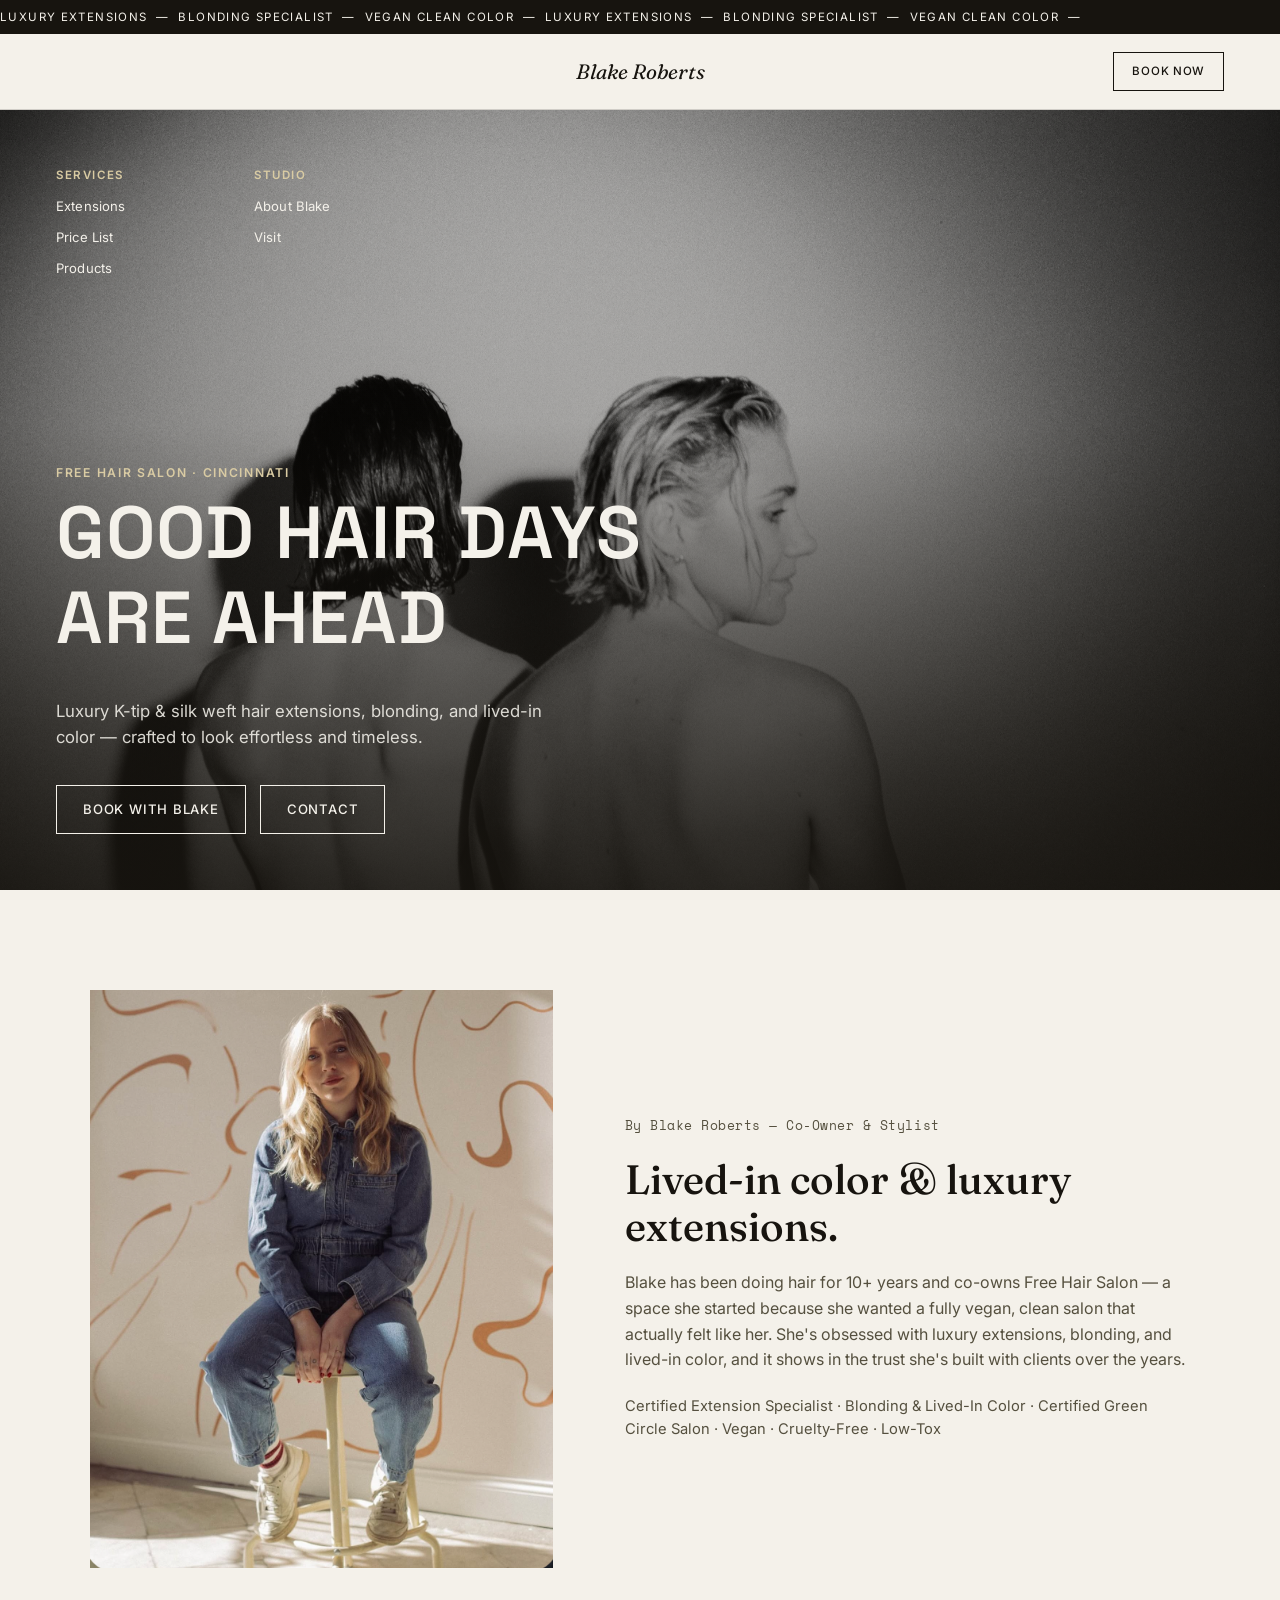
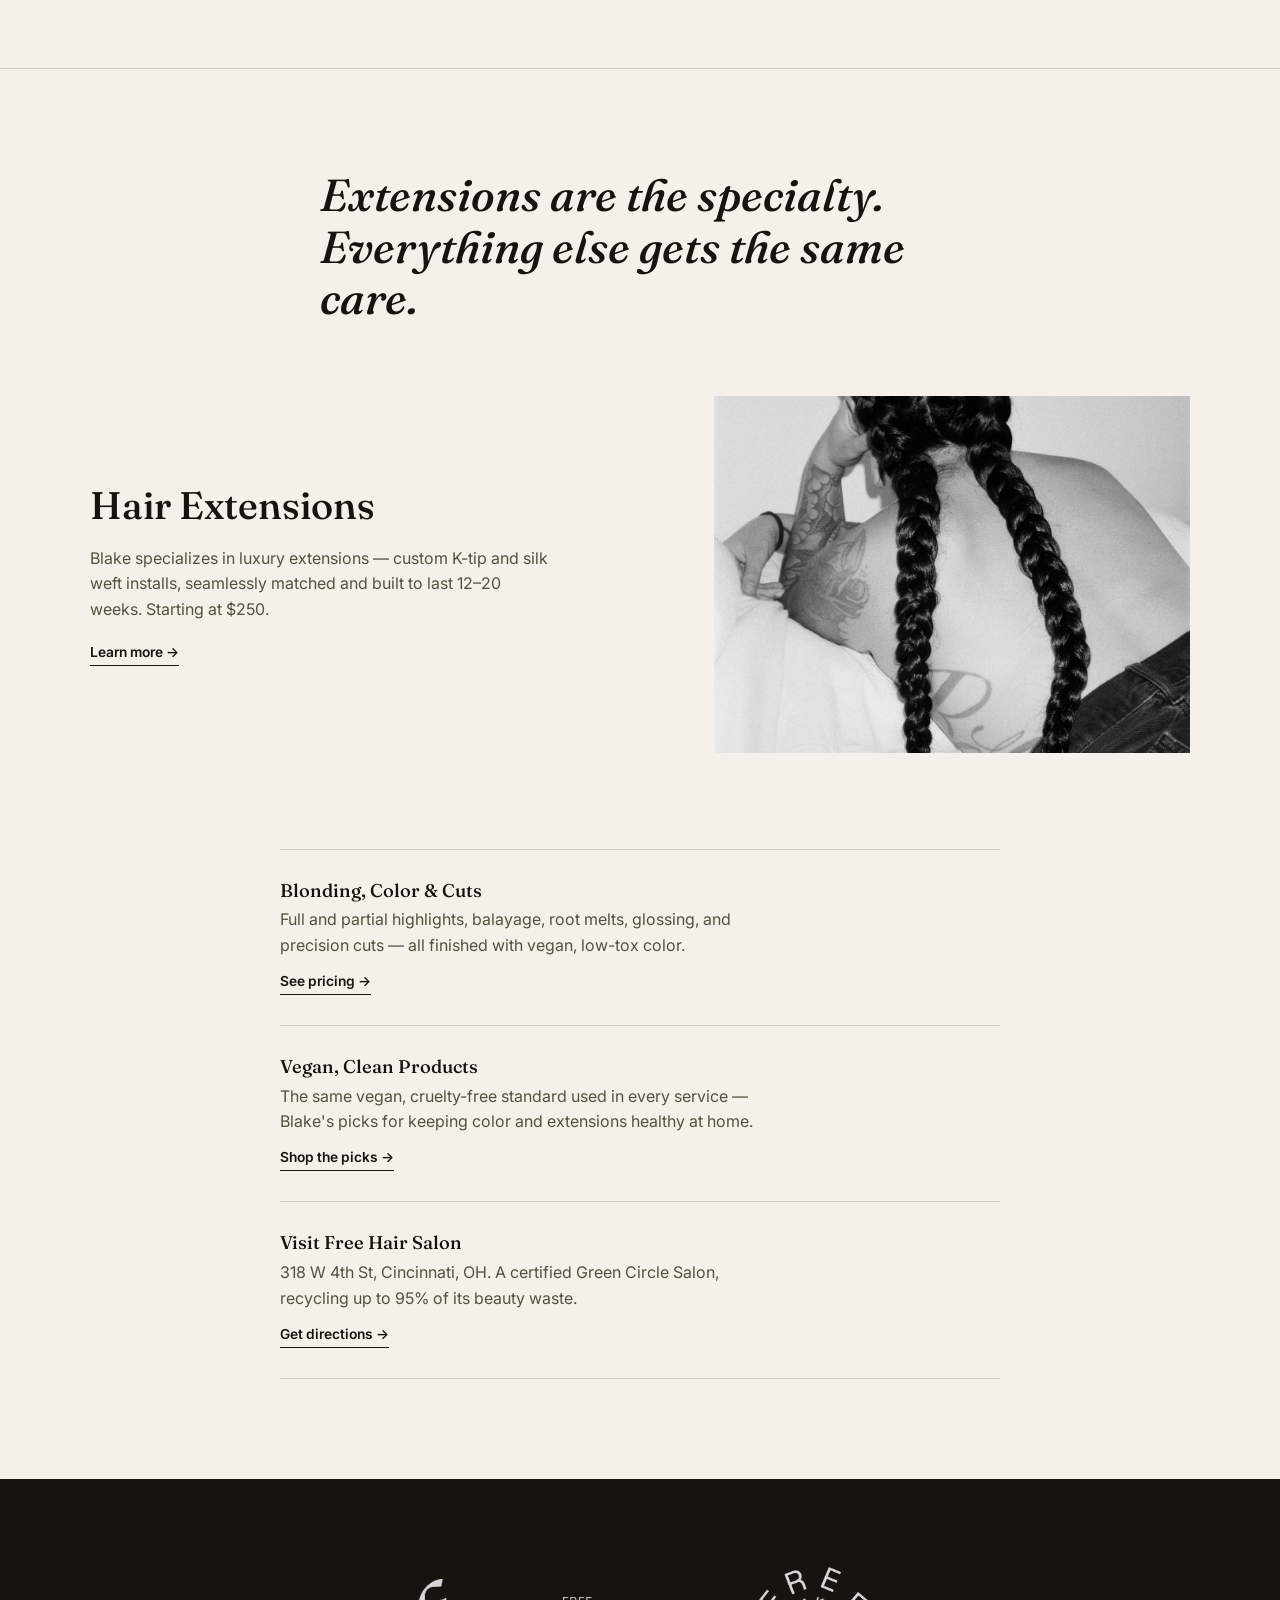
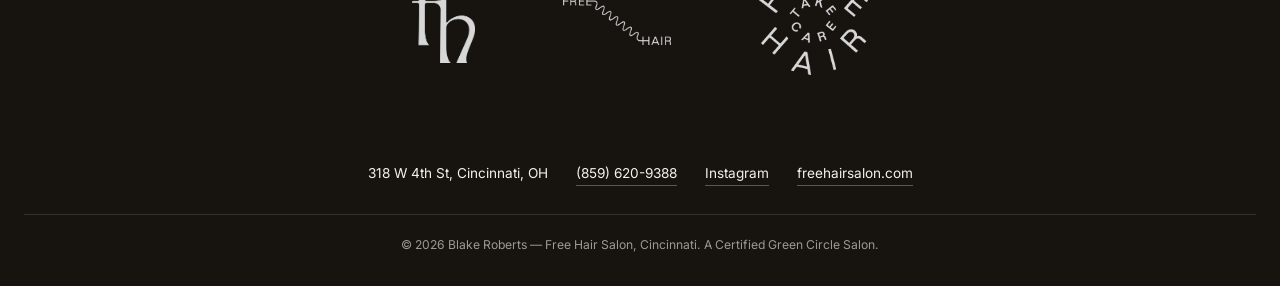
==== index.html @ 09f6d0ba "Simplify About heading to "Lived-in color & luxury extensions."" ====
<!doctype html>
<html lang="en">
<head>
<meta charset="UTF-8">
<meta name="viewport" content="width=device-width, initial-scale=1">
<title>Blake Roberts | Hair Extensions &amp; Blonding — Free Hair Salon, Cincinnati</title>
<meta name="description" content="Blake Roberts, co-owner &amp; stylist at Free Hair Salon in Cincinnati, OH. Luxury K-tip &amp; silk weft hair extensions, blonding, and lived-in color — vegan, low-tox, Green Circle certified.">
<meta name="keywords" content="hair extensions Cincinnati, best hair extensions Cincinnati, K-tip extensions Cincinnati, silk weft extensions Cincinnati, hair extension specialist Cincinnati, Blake Roberts hair, blonding Cincinnati, balayage Cincinnati, vegan hair salon Cincinnati, Green Circle Salon, Free Hair Salon">
<meta name="robots" content="index, follow">
<link rel="canonical" href="https://hairbyblake.com/">

<!-- Open Graph -->
<meta property="og:type" content="profile">
<meta property="og:title" content="Blake Roberts | Hair Extensions & Blonding, Free Hair Salon">
<meta property="og:description" content="Luxury K-tip & silk weft extensions, blonding, and lived-in color from Blake Roberts, co-owner & stylist at Free Hair Salon, Cincinnati.">
<meta property="og:url" content="https://hairbyblake.com/">
<meta property="og:site_name" content="Free Hair Salon">
<meta property="og:image" content="https://hairbyblake.com/images/web-hero-campaign.jpg">

<!-- Twitter -->
<meta name="twitter:card" content="summary_large_image">
<meta name="twitter:title" content="Blake Roberts | Hair Extensions & Blonding, Free Hair Salon">
<meta name="twitter:description" content="Luxury K-tip & silk weft extensions, blonding, and lived-in color from Blake Roberts, co-owner & stylist at Free Hair Salon, Cincinnati.">
<meta name="twitter:image" content="https://hairbyblake.com/images/web-hero-campaign.jpg">

<link rel="icon" href="data:,">
<link rel="preconnect" href="https://fonts.googleapis.com">
<link rel="preconnect" href="https://fonts.gstatic.com" crossorigin>
<link href="https://fonts.googleapis.com/css2?family=Fraunces:ital,opsz,wght@0,9..144,400;0,9..144,500;1,9..144,400&family=Space+Grotesk:wght@500;600;700&family=Space+Mono:wght@400;700&family=Inter:wght@400;500;600&display=swap" rel="stylesheet">
<link rel="stylesheet" href="css/style.css">

<script type="application/ld+json">
{
  "@context": "https://schema.org",
  "@graph": [
    {
      "@type": "HairSalon",
      "name": "Free Hair Salon",
      "url": "https://www.freehairsalon.com",
      "image": "https://hairbyblake.com/images/web-hero-campaign.jpg",
      "telephone": "+1-859-620-9388",
      "priceRange": "$$-$$$",
      "address": {
        "@type": "PostalAddress",
        "streetAddress": "318 W 4th St",
        "addressLocality": "Cincinnati",
        "addressRegion": "OH",
        "addressCountry": "US"
      },
      "areaServed": "Cincinnati, OH",
      "sameAs": ["https://www.instagram.com/freehair.salon/", "https://www.instagram.com/blake.freehair/"]
    },
    {
      "@type": "Person",
      "name": "Blake Roberts",
      "jobTitle": "Co-Owner & Stylist",
      "image": "https://hairbyblake.com/images/BlakePic.png",
      "worksFor": { "@type": "HairSalon", "name": "Free Hair Salon" },
      "url": "https://hairbyblake.com/",
      "telephone": "+1-859-620-9388",
      "knowsAbout": ["Hair Extensions", "K-tip Extensions", "Silk Weft Extensions", "Blonding", "Balayage", "Vegan Hair Color"]
    }
  ]
}
</script>
</head>
<body>

<div class="marquee" aria-hidden="true">
  <div class="marquee__track">
    <span>LUXURY EXTENSIONS&nbsp;&nbsp;—&nbsp;&nbsp;BLONDING SPECIALIST&nbsp;&nbsp;—&nbsp;&nbsp;VEGAN CLEAN COLOR&nbsp;&nbsp;—&nbsp;&nbsp;</span>
    <span>LUXURY EXTENSIONS&nbsp;&nbsp;—&nbsp;&nbsp;BLONDING SPECIALIST&nbsp;&nbsp;—&nbsp;&nbsp;VEGAN CLEAN COLOR&nbsp;&nbsp;—&nbsp;&nbsp;</span>
  </div>
</div>

<header class="site-header site-header--home" id="top">
  <button class="nav-toggle" id="navToggle" aria-label="Toggle menu" aria-expanded="false">
    <span></span><span></span><span></span>
  </button>
  <a class="brand" href="#top">Blake Roberts</a>
  <a class="btn btn--sm header-book" href="https://www.vagaro.com//Users/BusinessWidget.aspx?enc=MMLjhIwJMcwFQhXLL7ifVC8owJsGKsMIIZyvsttw9n3M1moErcOxSB3Kwa63KsUjXQczH1Dl%2FlUrU6LcPP6ObynNZ6iXpxAR3c9%20K5Z77cFWYY%20J07%20kCMXUM3PeVkY%2F9DPEGCHGNO7Uwi5ei2ifVt9fECx3rDIpLf7CO7ystHD9U3KcdLG1a012s2KoPNvLRq%20j5%20ihwk9ptGlTrLCG5MRL%2FX2SwKNqSoQ7so6wJQOmX0TrxCOxL69xQxx2dqewb6qH6Fxzqed6Q2ZxywlH%20ZtxOPJbl4RyPreT%2FN9psLZCtCKZIz1wbNM%2Flxpgwl6VTNLTRgeMM1D%2FP%20EYa4aGbbP4zolZP%205ODFOU6527eJi1rrvjhYroXGHmHxLm21YDYShrV6JX%2FDpHy2DysTwNjg%3D%3D" target="_blank" rel="noopener">Book Now</a>
  <nav class="nav" id="siteNav">
    <div class="nav__group">
      <p class="nav__label">Services</p>
      <a href="/extensions">Extensions</a>
      <a href="/pricing">Price List</a>
      <a href="/products">Products</a>
    </div>
    <div class="nav__group">
      <p class="nav__label">Studio</p>
      <a href="#about">About Blake</a>
      <a href="#contact">Visit</a>
    </div>
    <div class="nav__group">
      <p class="nav__label">Connect</p>
      <a href="https://www.vagaro.com//Users/BusinessWidget.aspx?enc=MMLjhIwJMcwFQhXLL7ifVC8owJsGKsMIIZyvsttw9n3M1moErcOxSB3Kwa63KsUjXQczH1Dl%2FlUrU6LcPP6ObynNZ6iXpxAR3c9%20K5Z77cFWYY%20J07%20kCMXUM3PeVkY%2F9DPEGCHGNO7Uwi5ei2ifVt9fECx3rDIpLf7CO7ystHD9U3KcdLG1a012s2KoPNvLRq%20j5%20ihwk9ptGlTrLCG5MRL%2FX2SwKNqSoQ7so6wJQOmX0TrxCOxL69xQxx2dqewb6qH6Fxzqed6Q2ZxywlH%20ZtxOPJbl4RyPreT%2FN9psLZCtCKZIz1wbNM%2Flxpgwl6VTNLTRgeMM1D%2FP%20EYa4aGbbP4zolZP%205ODFOU6527eJi1rrvjhYroXGHmHxLm21YDYShrV6JX%2FDpHy2DysTwNjg%3D%3D" target="_blank" rel="noopener">Book Now</a>
      <a href="tel:+18596209388">Call / Text</a>
      <a href="https://www.instagram.com/blake.freehair/" target="_blank" rel="noopener">Instagram</a>
    </div>
  </nav>
</header>

<main>

  <section class="hero hero--photo" style="background-image: linear-gradient(180deg, rgba(23,20,15,0.1), rgba(23,20,15,0.55)), url('images/web-hero-campaign.jpg');">
    <div class="hero__nav">
      <div class="nav__group">
        <p class="nav__label">Services</p>
        <a href="/extensions">Extensions</a>
        <a href="/pricing">Price List</a>
        <a href="/products">Products</a>
      </div>
      <div class="nav__group">
        <p class="nav__label">Studio</p>
        <a href="#about">About Blake</a>
        <a href="#contact">Visit</a>
      </div>
    </div>
    <div class="hero__inner">
      <p class="eyebrow">Free Hair Salon · Cincinnati</p>
      <h1>Good Hair Days<br>Are Ahead</h1>
      <p class="hero__sub">Luxury K-tip &amp; silk weft hair extensions, blonding, and lived-in color — crafted to look effortless and timeless.</p>
      <div class="btn-row">
        <a class="btn" href="https://www.vagaro.com//Users/BusinessWidget.aspx?enc=MMLjhIwJMcwFQhXLL7ifVC8owJsGKsMIIZyvsttw9n3M1moErcOxSB3Kwa63KsUjXQczH1Dl%2FlUrU6LcPP6ObynNZ6iXpxAR3c9%20K5Z77cFWYY%20J07%20kCMXUM3PeVkY%2F9DPEGCHGNO7Uwi5ei2ifVt9fECx3rDIpLf7CO7ystHD9U3KcdLG1a012s2KoPNvLRq%20j5%20ihwk9ptGlTrLCG5MRL%2FX2SwKNqSoQ7so6wJQOmX0TrxCOxL69xQxx2dqewb6qH6Fxzqed6Q2ZxywlH%20ZtxOPJbl4RyPreT%2FN9psLZCtCKZIz1wbNM%2Flxpgwl6VTNLTRgeMM1D%2FP%20EYa4aGbbP4zolZP%205ODFOU6527eJi1rrvjhYroXGHmHxLm21YDYShrV6JX%2FDpHy2DysTwNjg%3D%3D" target="_blank" rel="noopener">Book with Blake</a>
        <a class="btn" href="tel:+18596209388">Contact</a>
      </div>
    </div>
  </section>

  <section class="section" id="about">
    <div class="section__inner about">
      <img src="images/BlakePic.png" alt="Blake Roberts, co-owner and stylist at Free Hair Salon in Cincinnati" class="photo-frame">
      <div class="about__copy">
        <p class="byline">By Blake Roberts — Co-Owner &amp; Stylist</p>
        <h2>Lived-in color &amp; luxury extensions.</h2>
        <p class="about__bio">
          Blake has been doing hair for 10+ years and co-owns Free Hair Salon — a space she started
          because she wanted a fully vegan, clean salon that actually felt like her. She's obsessed
          with luxury extensions, blonding, and lived-in color, and it shows in the trust she's built
          with clients over the years.
        </p>
        <ul class="tag-list">
          <li>Certified Extension Specialist</li>
          <li>Blonding &amp; Lived-In Color</li>
          <li>Certified Green Circle Salon</li>
          <li>Vegan · Cruelty-Free · Low-Tox</li>
        </ul>
      </div>
    </div>
  </section>

  <hr class="section-divider">

  <section class="section">
    <div class="section__inner offer-intro">
      <h2>Extensions are the specialty. Everything else gets the same care.</h2>
    </div>

    <div class="section__inner offer-feature">
      <div class="offer-feature__copy">
        <h3>Hair Extensions</h3>
        <p>Blake specializes in luxury extensions — custom K-tip and silk weft installs, seamlessly matched and built to last 12–20 weeks. Starting at $250.</p>
        <a class="link-arrow" href="/extensions">Learn more →</a>
      </div>
      <img src="images/web-extensions-foil.jpg" alt="Foiling during an extension service at Free Hair Salon" class="offer-feature__photo">
    </div>

    <div class="section__inner offer-list">
      <div class="offer-row">
        <h3>Blonding, Color &amp; Cuts</h3>
        <p>Full and partial highlights, balayage, root melts, glossing, and precision cuts — all finished with vegan, low-tox color.</p>
        <a class="link-arrow" href="/pricing">See pricing →</a>
      </div>
      <div class="offer-row">
        <h3>Vegan, Clean Products</h3>
        <p>The same vegan, cruelty-free standard used in every service — Blake's picks for keeping color and extensions healthy at home.</p>
        <a class="link-arrow" href="/products">Shop the picks →</a>
      </div>
      <div class="offer-row">
        <h3>Visit Free Hair Salon</h3>
        <p>318 W 4th St, Cincinnati, OH. A certified Green Circle Salon, recycling up to 95% of its beauty waste.</p>
        <a class="link-arrow" href="https://maps.apple.com/?address=318+W+4th+St,+Cincinnati,+OH" target="_blank" rel="noopener">Get directions →</a>
      </div>
    </div>
  </section>

</main>

<footer class="site-footer" id="contact">
  <div class="footer-marks section__inner">
    <img src="images/monogram.webp" alt="Free Hair Salon monogram" class="mark mark--monogram">
    <img src="images/squiggle.webp" alt="Free Hair wordmark" class="mark mark--squiggle">
    <img src="images/badge.webp" alt="Free Hair — Take Care badge" class="mark mark--badge">
  </div>

  <div class="footer-links">
    <span>318 W 4th St, Cincinnati, OH</span>
    <a href="tel:+18596209388">(859) 620-9388</a>
    <a href="https://www.instagram.com/blake.freehair/" target="_blank" rel="noopener">Instagram</a>
    <a href="https://www.freehairsalon.com" target="_blank" rel="noopener">freehairsalon.com</a>
  </div>

  <p class="footer-copyright">&copy; <span id="year"></span> Blake Roberts — Free Hair Salon, Cincinnati. A Certified Green Circle Salon.</p>
</footer>

<script src="js/main.js"></script>
</body>
</html>
---- css/style.css ----
:root {
  --bg: #f4f1ea;
  --ink: #17140f;
  --ink-soft: #55503f;
  --line: rgba(23, 20, 15, 0.16);
  --accent: #7d6a3f;
  --stamp: #9fb4c9;
  --serif: "Fraunces", Georgia, serif;
  --sans: "Inter", -apple-system, BlinkMacSystemFont, sans-serif;
  --display: "Space Grotesk", "Inter", -apple-system, BlinkMacSystemFont, sans-serif;
  --mono: "Space Mono", "SF Mono", monospace;
  --maxw: 1100px;
}

* { box-sizing: border-box; }
html { scroll-behavior: smooth; }
body {
  margin: 0;
  background: var(--bg);
  color: var(--ink);
  font-family: var(--sans);
  line-height: 1.6;
  -webkit-font-smoothing: antialiased;
}

h1, h2, h3 {
  font-family: var(--serif);
  font-weight: 500;
  line-height: 1.15;
  margin: 0 0 0.5em;
}

p { margin: 0 0 1em; color: var(--ink-soft); }

a { color: inherit; }

.eyebrow {
  font-size: 0.76rem;
  letter-spacing: 0.14em;
  text-transform: uppercase;
  color: var(--accent);
  margin: 0 0 0.75em;
  font-weight: 600;
}

/* Marquee */
.marquee {
  background: var(--ink);
  color: var(--bg);
  overflow: hidden;
  white-space: nowrap;
  font-size: 0.72rem;
  letter-spacing: 0.12em;
  padding: 8px 0;
}
.marquee__track {
  display: inline-flex;
  animation: scroll-left 22s linear infinite;
}
@keyframes scroll-left {
  from { transform: translateX(0); }
  to { transform: translateX(-50%); }
}

/* Header — hamburger-left, centered wordmark, persistent Book pill */
.site-header {
  position: sticky;
  top: 0;
  z-index: 50;
  display: flex;
  align-items: center;
  justify-content: space-between;
  gap: 24px;
  padding: 18px clamp(20px, 5vw, 56px);
  background: var(--bg);
  border-bottom: 1px solid var(--line);
}
.brand {
  position: absolute;
  left: 50%;
  top: 50%;
  transform: translate(-50%, -50%);
  font-family: var(--serif);
  font-style: italic;
  font-size: 1.3rem;
  text-decoration: none;
  color: var(--ink);
}
.nav-toggle {
  display: flex;
  flex-direction: column;
  gap: 5px;
  background: none;
  border: none;
  cursor: pointer;
  padding: 6px;
}
@media (min-width: 860px) {
  .site-header--home .nav-toggle { visibility: hidden; pointer-events: none; }
}
.nav-toggle span {
  width: 22px;
  height: 2px;
  background: var(--ink);
}

/* Nav — grouped dropdown panel, opened by the hamburger on every page */
.nav {
  display: none;
  position: absolute;
  top: 100%;
  left: 0;
  right: 0;
  z-index: 49;
  gap: clamp(32px, 6vw, 72px);
  flex-wrap: wrap;
  background: var(--bg);
  padding: clamp(24px, 4vw, 36px) clamp(20px, 5vw, 56px) clamp(32px, 5vw, 44px);
  border-bottom: 1px solid var(--line);
}
.nav.is-open { display: flex; }
.nav__group {
  display: flex;
  flex-direction: column;
  gap: 10px;
  min-width: 150px;
}
.nav__label {
  font-size: 0.72rem;
  letter-spacing: 0.14em;
  text-transform: uppercase;
  color: var(--accent);
  font-weight: 600;
  margin: 0 0 2px;
}
.nav a {
  text-decoration: none;
  font-size: 0.92rem;
  letter-spacing: 0.01em;
  color: var(--ink);
}
.nav a:hover { color: var(--accent); }
@media (max-width: 640px) {
  .nav { flex-direction: column; gap: 26px; }
}

/* Hero nav overlay — mirrors the reference's permanent sidebar-on-photo list */
.hero__nav {
  display: none;
  position: absolute;
  top: clamp(28px, 6vw, 56px);
  left: clamp(20px, 5vw, 56px);
  z-index: 2;
  gap: clamp(28px, 4vw, 48px);
}
.hero__nav .nav__label { color: #d9cba3; }
.hero__nav a {
  text-decoration: none;
  font-size: 0.82rem;
  letter-spacing: 0.01em;
  color: var(--bg);
}
.hero__nav a:hover { color: #d9cba3; }
@media (min-width: 860px) {
  .hero__nav { display: flex; }
}

/* Buttons — square, outline, no fill */
.btn-row {
  display: flex;
  gap: 14px;
  flex-wrap: wrap;
}
.btn {
  display: inline-block;
  text-decoration: none;
  padding: 13px 26px;
  border: 1px solid var(--ink);
  font-size: 0.82rem;
  letter-spacing: 0.06em;
  text-transform: uppercase;
  font-weight: 500;
  color: var(--ink);
  background: transparent;
  transition: background 0.2s ease, color 0.2s ease;
}
.btn:hover { background: var(--ink); color: var(--bg); }
.btn--inverse { border-color: var(--bg); color: var(--bg); }
.btn--inverse:hover { background: var(--bg); color: var(--ink); }
.btn--sm { padding: 9px 18px; font-size: 0.72rem; }

/* Hero */
.hero {
  padding: clamp(60px, 12vw, 140px) clamp(20px, 5vw, 56px);
}
.hero__inner { max-width: 760px; }
.hero h1 {
  font-family: var(--display);
  font-size: clamp(2.4rem, 7vw, 4.6rem);
  font-weight: 600;
  text-transform: uppercase;
  letter-spacing: 0.01em;
}
.hero__sub {
  font-size: 1.05rem;
  max-width: 520px;
  margin: 0 0 2em;
}

/* Photo hero */
.hero--photo {
  position: relative;
  min-height: min(88vh, 780px);
  display: flex;
  align-items: flex-end;
  padding: clamp(28px, 6vw, 56px);
  background-size: cover;
  background-position: center 30%;
  color: var(--bg);
}
.hero--photo::before {
  content: "";
  position: absolute;
  inset: 0;
  background: linear-gradient(180deg, rgba(23,20,15,0.15) 0%, rgba(23,20,15,0.05) 40%, rgba(23,20,15,0.75) 100%);
}
.hero--photo .hero__inner { position: relative; max-width: 640px; margin: 0; }
.hero--photo .eyebrow { color: #d9cba3; }
.hero--photo .hero__sub { color: rgba(244,241,234,0.88); }
.hero--photo .btn { border-color: var(--bg); color: var(--bg); }
.hero--photo .btn:hover { background: var(--bg); color: var(--ink); }

/* Byline */
.byline {
  font-family: var(--mono);
  font-size: 0.8rem;
  letter-spacing: 0.04em;
  color: var(--ink-soft);
  margin-bottom: 1.5em;
}

/* Sections */
.section { padding: clamp(56px, 9vw, 100px) clamp(20px, 5vw, 56px); }
.section__inner { max-width: var(--maxw); margin: 0 auto; }
.section__inner h2 { font-size: clamp(1.8rem, 3.2vw, 2.6rem); }
.section__intro { max-width: 620px; }
.section-divider { border: none; border-top: 1px solid var(--line); margin: 0; }

/* About */
.about {
  display: grid;
  grid-template-columns: 0.9fr 1.1fr;
  gap: clamp(30px, 6vw, 72px);
  align-items: center;
}
.tag-list {
  list-style: none;
  padding: 0;
  margin: 1.5em 0 0;
  color: var(--ink-soft);
  font-size: 0.92rem;
}
.tag-list li { display: inline; }
.tag-list li:not(:last-child)::after { content: " · "; }

/* Offer sections — plain, no numbering */
.offer-intro { max-width: 640px; margin-bottom: clamp(40px, 7vw, 72px); }
.offer-intro h2 {
  font-family: var(--serif);
  font-style: italic;
  font-weight: 500;
  font-size: clamp(1.9rem, 4vw, 2.8rem);
}

.offer-feature {
  display: grid;
  grid-template-columns: 1fr 0.85fr;
  gap: clamp(28px, 5vw, 64px);
  align-items: center;
  margin-bottom: clamp(56px, 9vw, 96px);
}
.offer-feature__copy h3 {
  font-family: var(--serif);
  font-size: clamp(1.7rem, 3.2vw, 2.4rem);
}
.offer-feature__copy p { max-width: 460px; }
.offer-feature__photo {
  width: 100%;
  aspect-ratio: 4/3;
  object-fit: cover;
}

.offer-list { border-top: 1px solid var(--line); max-width: 720px; }
.offer-row {
  padding: clamp(24px, 4vw, 30px) 0;
  border-bottom: 1px solid var(--line);
}
.offer-row h3 { font-family: var(--serif); font-size: 1.15rem; margin-bottom: 0.35em; }
.offer-row p { max-width: 480px; margin-bottom: 0.6em; }

/* Photo blocks */
.photo-frame {
  width: 100%;
  aspect-ratio: 4/5;
  object-fit: cover;
  display: block;
}
.photo-frame--wide { aspect-ratio: 3/2; }

/* Photo diptych — umber frame with a rotated blue "Blake Roberts" stamp */
.diptych {
  --umber: #4a3f2f;
  background: var(--umber);
  padding: clamp(28px, 5vw, 48px);
  position: relative;
}
.diptych__frame {
  position: relative;
  display: grid;
  grid-template-columns: 1fr 1fr;
  gap: 3px;
  overflow: hidden;
}
.diptych__frame img {
  width: 100%;
  height: 100%;
  aspect-ratio: 4/5;
  object-fit: cover;
  display: block;
}
.diptych__frame img:first-child { filter: grayscale(1) contrast(1.05); }
.diptych__mark {
  position: absolute;
  inset: 0;
  display: flex;
  align-items: center;
  justify-content: center;
  pointer-events: none;
}
.diptych__mark span {
  position: absolute;
  top: 50%;
  font-family: var(--display);
  font-weight: 700;
  text-transform: uppercase;
  color: var(--stamp);
  white-space: nowrap;
  letter-spacing: 0.02em;
  line-height: 1;
  font-size: clamp(1.6rem, 5vw, 3.2rem);
}
.diptych__mark span:nth-child(1) { left: 13%; top: 44%; transform: translate(-50%, -50%) rotate(-90deg); }
.diptych__mark span:nth-child(2) { left: 50%; top: 60%; transform: translate(-50%, -50%) rotate(-90deg); }
.diptych__mark span:nth-child(3) { left: 85%; top: 38%; transform: translate(-50%, -50%) rotate(90deg); }
.diptych__label {
  position: absolute;
  writing-mode: vertical-rl;
  font-family: var(--mono);
  font-size: 0.68rem;
  letter-spacing: 0.12em;
  text-transform: uppercase;
  color: rgba(244, 241, 234, 0.75);
}
.diptych__label--tl { top: clamp(28px, 5vw, 48px); left: 14px; transform: rotate(180deg); }
.diptych__label--tr { top: clamp(28px, 5vw, 48px); right: 14px; }
.diptych__label--bl { bottom: clamp(28px, 5vw, 48px); left: 14px; transform: rotate(180deg); }
.diptych__label--br { bottom: clamp(28px, 5vw, 48px); right: 14px; }
@media (max-width: 640px) {
  .diptych__frame { grid-template-columns: 1fr; }
  .diptych__frame img { aspect-ratio: 4/3; }
  .diptych__mark span:nth-child(1),
  .diptych__mark span:nth-child(2),
  .diptych__mark span:nth-child(3) { transform: none; position: static; display: block; text-align: center; font-size: clamp(1.4rem, 8vw, 2.2rem); }
  .diptych__mark { position: absolute; top: 50%; left: 0; right: 0; transform: translateY(-50%); flex-direction: column; }
}

/* Plain list (replaces boxed cards) */
.plain-list { border-top: 1px solid var(--line); }
.plain-list__row {
  display: grid;
  grid-template-columns: 1fr 1fr;
  gap: clamp(16px, 4vw, 40px);
  padding: clamp(24px, 4vw, 32px) 0;
  border-bottom: 1px solid var(--line);
}
.plain-list__row h3 { font-family: var(--serif); font-size: 1.2rem; }
.plain-list__row p { margin-bottom: 0.4em; }
.plain-list__meta { font-size: 0.8rem; color: var(--accent); }
@media (max-width: 640px) {
  .plain-list__row { grid-template-columns: 1fr; }
}

.link-arrow {
  display: inline-block;
  text-decoration: none;
  font-size: 0.86rem;
  font-weight: 600;
  border-bottom: 1px solid var(--ink);
  padding-bottom: 2px;
}

/* Storefront product grid */
.shop-grid {
  display: grid;
  grid-template-columns: repeat(3, 1fr);
  gap: clamp(28px, 4vw, 48px);
}
.shop-card { display: flex; flex-direction: column; }
.shop-card__photo {
  width: 100%;
  aspect-ratio: 4/5;
  object-fit: cover;
  display: block;
}
.shop-card__placeholder {
  width: 100%;
  aspect-ratio: 4/5;
  display: flex;
  align-items: center;
  justify-content: center;
  background: rgba(23, 20, 15, 0.05);
  border: 1px dashed var(--line);
  font-family: var(--mono);
  font-size: 0.7rem;
  letter-spacing: 0.08em;
  text-transform: uppercase;
  color: var(--ink-soft);
  text-align: center;
  padding: 16px;
}
.shop-card__body { padding-top: 18px; }
.shop-card h3 { font-family: var(--serif); font-size: 1.15rem; margin-bottom: 0.35em; }
.shop-card p { font-size: 0.92rem; margin-bottom: 0.6em; }
@media (max-width: 820px) {
  .shop-grid { grid-template-columns: 1fr 1fr; }
}
@media (max-width: 560px) {
  .shop-grid { grid-template-columns: 1fr; }
}

/* Price table */
.price-table {
  margin-top: 1.5em;
  border-top: 1px solid var(--line);
}
.price-row {
  display: flex;
  justify-content: space-between;
  gap: 20px;
  padding: 13px 4px;
  border-bottom: 1px solid var(--line);
  font-size: 0.95rem;
}
.price-row span:first-child { color: var(--ink); }
.price-row span:last-child { color: var(--accent); font-weight: 600; white-space: nowrap; }
.fine-print { font-size: 0.78rem; margin-top: 1.2em; max-width: 620px; }

/* Contact */
.contact a { text-decoration: none; border-bottom: 1px solid var(--line); }

/* FAQ list */
.faq-list {
  margin-top: 2.5em;
  border-top: 1px solid var(--line);
  max-width: 760px;
}
.faq-item {
  padding: 26px 0;
  border-bottom: 1px solid var(--line);
}
.faq-item h3 {
  font-family: var(--sans);
  font-size: 1rem;
  font-weight: 600;
  margin-bottom: 0.5em;
}
.faq-item p { margin: 0; }

/* Footer */
.site-footer {
  background: var(--ink);
  color: var(--bg);
  overflow: hidden;
}
.footer-marks {
  display: flex;
  align-items: center;
  justify-content: center;
  gap: clamp(32px, 8vw, 88px);
  padding: clamp(48px, 8vw, 88px) 24px;
  flex-wrap: wrap;
}
.mark { filter: invert(1); opacity: 0.94; }
.mark--monogram { height: clamp(56px, 8vw, 84px); width: auto; }
.mark--squiggle { height: clamp(34px, 5vw, 48px); width: auto; }
.mark--badge { height: clamp(72px, 10vw, 108px); width: auto; }
.footer-links {
  display: flex;
  justify-content: center;
  flex-wrap: wrap;
  gap: 10px 28px;
  padding: 0 24px 28px;
  font-size: 0.85rem;
}
.footer-links a { text-decoration: none; border-bottom: 1px solid rgba(244, 241, 234, 0.3); }
.footer-copyright {
  text-align: center;
  padding: 20px 24px 32px;
  font-size: 0.76rem;
  color: rgba(244, 241, 234, 0.6);
  border-top: 1px solid rgba(244, 241, 234, 0.12);
  margin: 0 24px;
}

/* Responsive */
@media (max-width: 820px) {
  .about { grid-template-columns: 1fr; }
  .offer-feature { grid-template-columns: 1fr; }
  .hero--photo { align-items: flex-end; min-height: 92vh; }
}
@media (max-width: 480px) {
  .brand { font-size: 1.1rem; }
}
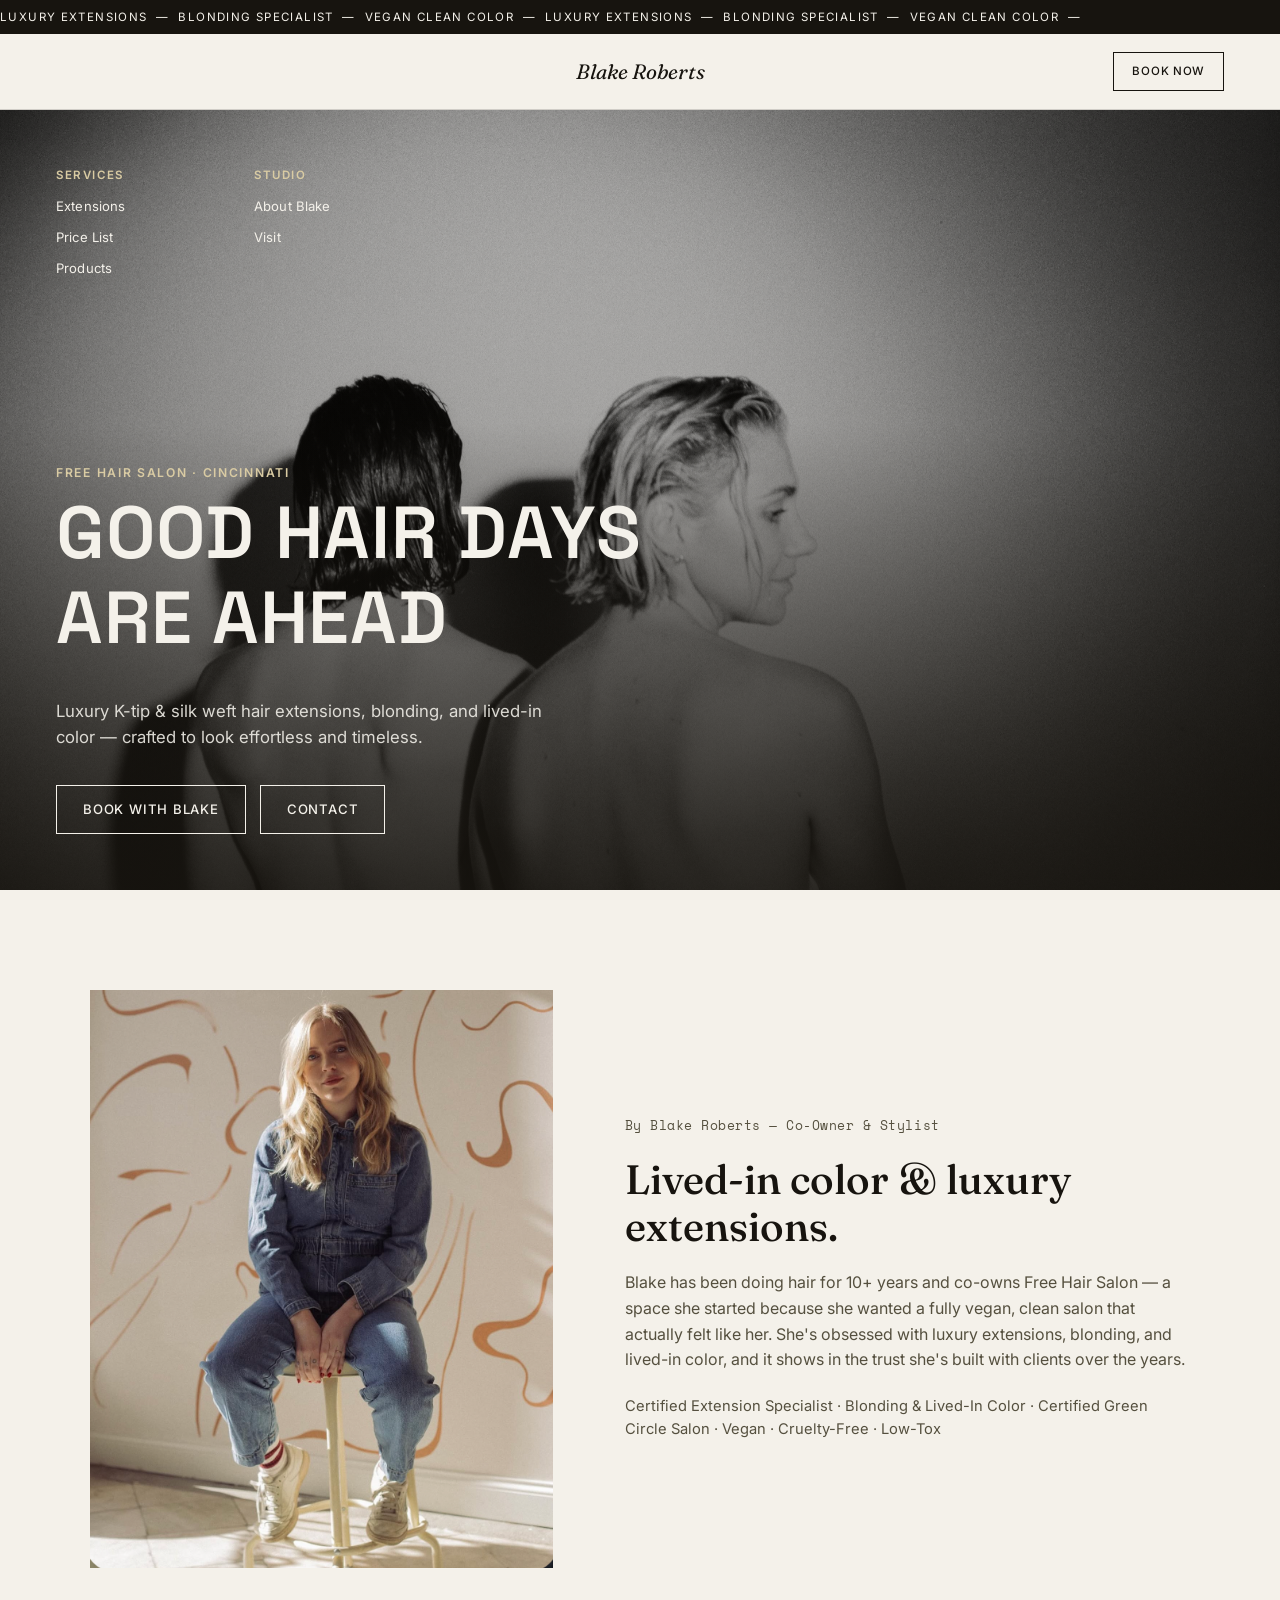
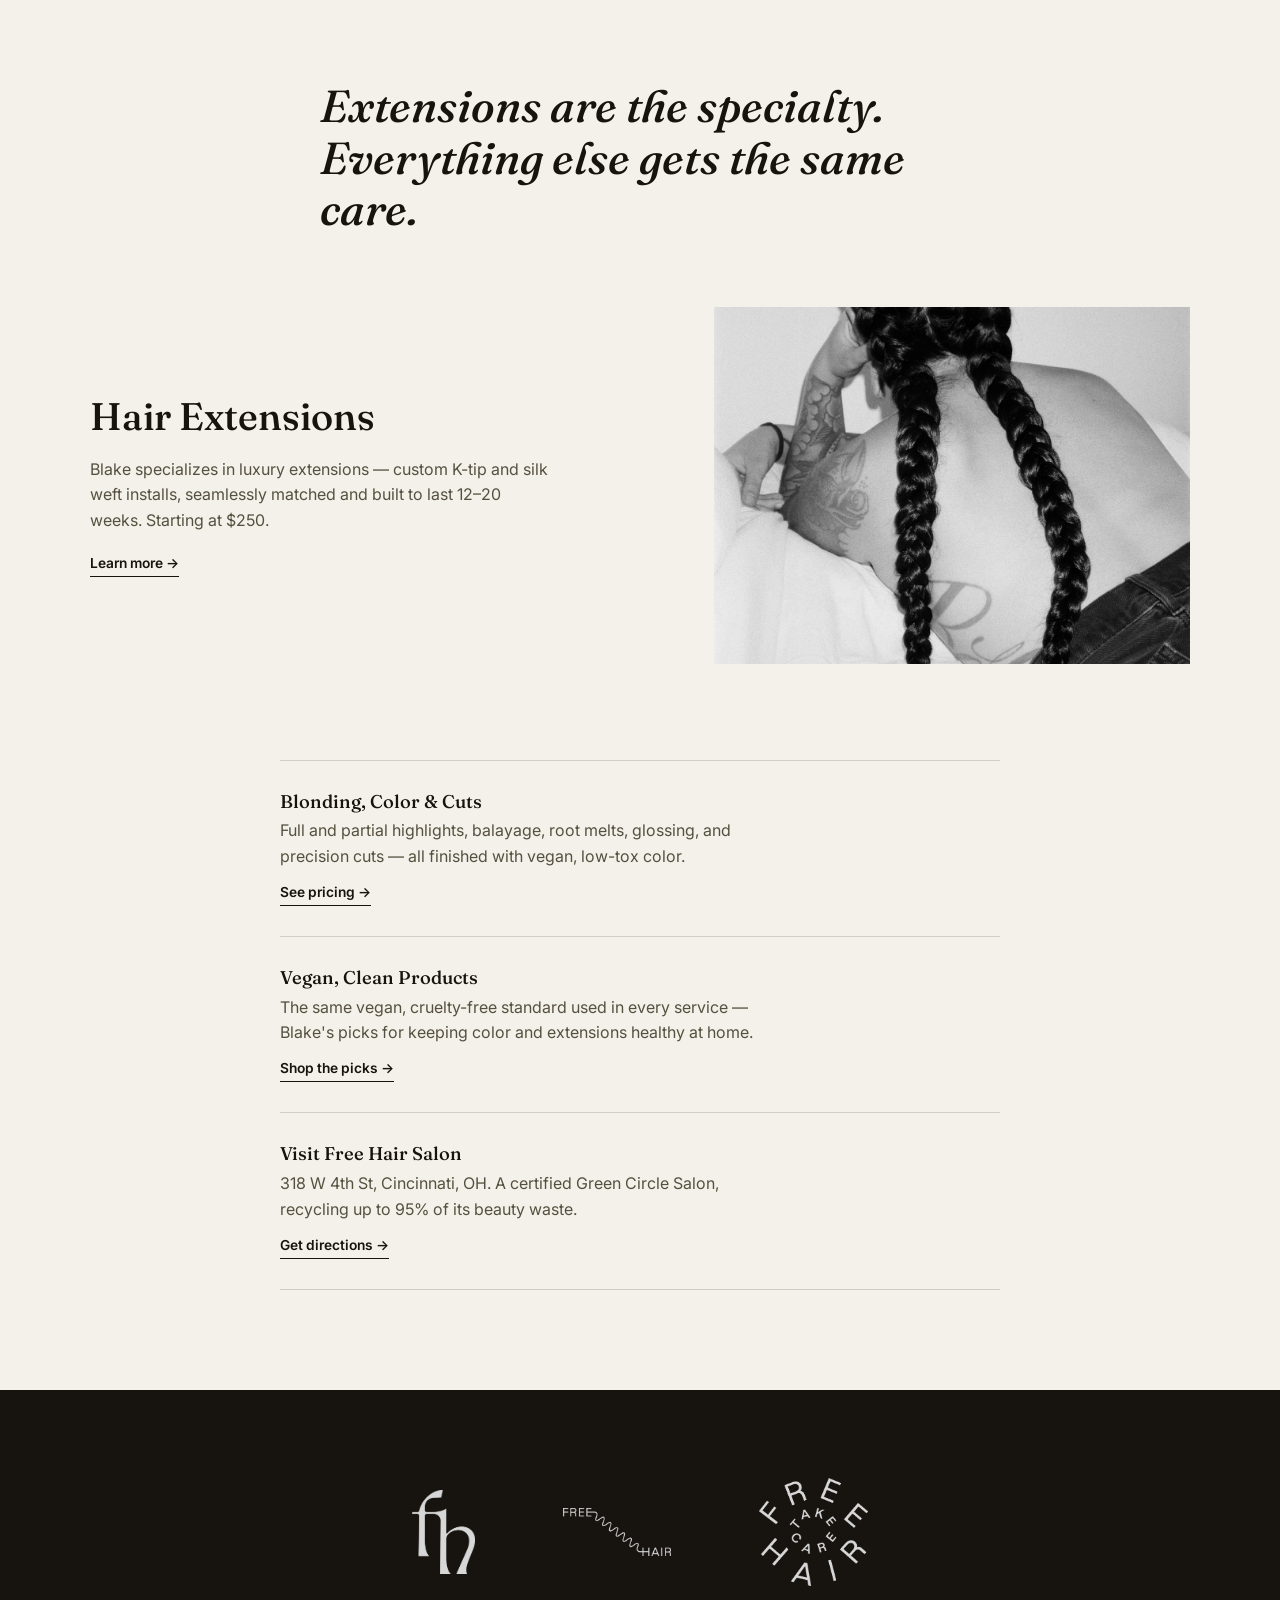
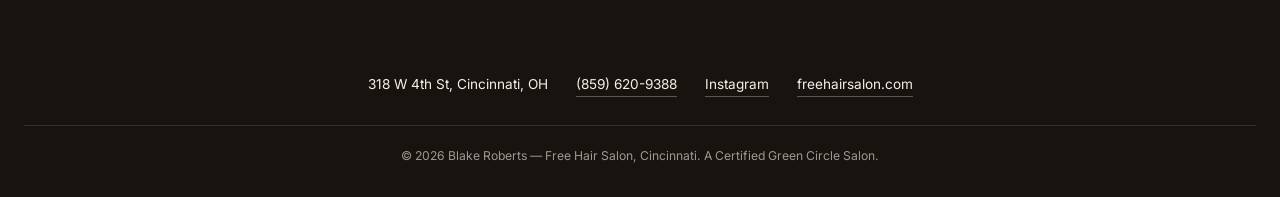
==== commit faeb1f2b: "Remove the divider line between About and Extensions sections Drops the <hr>; the two sections now j" ====
--- a/index.html
+++ b/index.html
@@ -149,8 +149,6 @@
     </div>
   </section>
 
-  <hr class="section-divider">
-
   <section class="section">
     <div class="section__inner offer-intro">
       <h2>Extensions are the specialty. Everything else gets the same care.</h2>
--- a/css/style.css
+++ b/css/style.css
@@ -244,7 +244,8 @@
 .section__inner { max-width: var(--maxw); margin: 0 auto; }
 .section__inner h2 { font-size: clamp(1.8rem, 3.2vw, 2.6rem); }
 .section__intro { max-width: 620px; }
-.section-divider { border: none; border-top: 1px solid var(--line); margin: 0; }
+#about { padding-bottom: clamp(32px, 5vw, 56px); }
+#about + .section { padding-top: clamp(32px, 5vw, 56px); }
 
 /* About */
 .about {
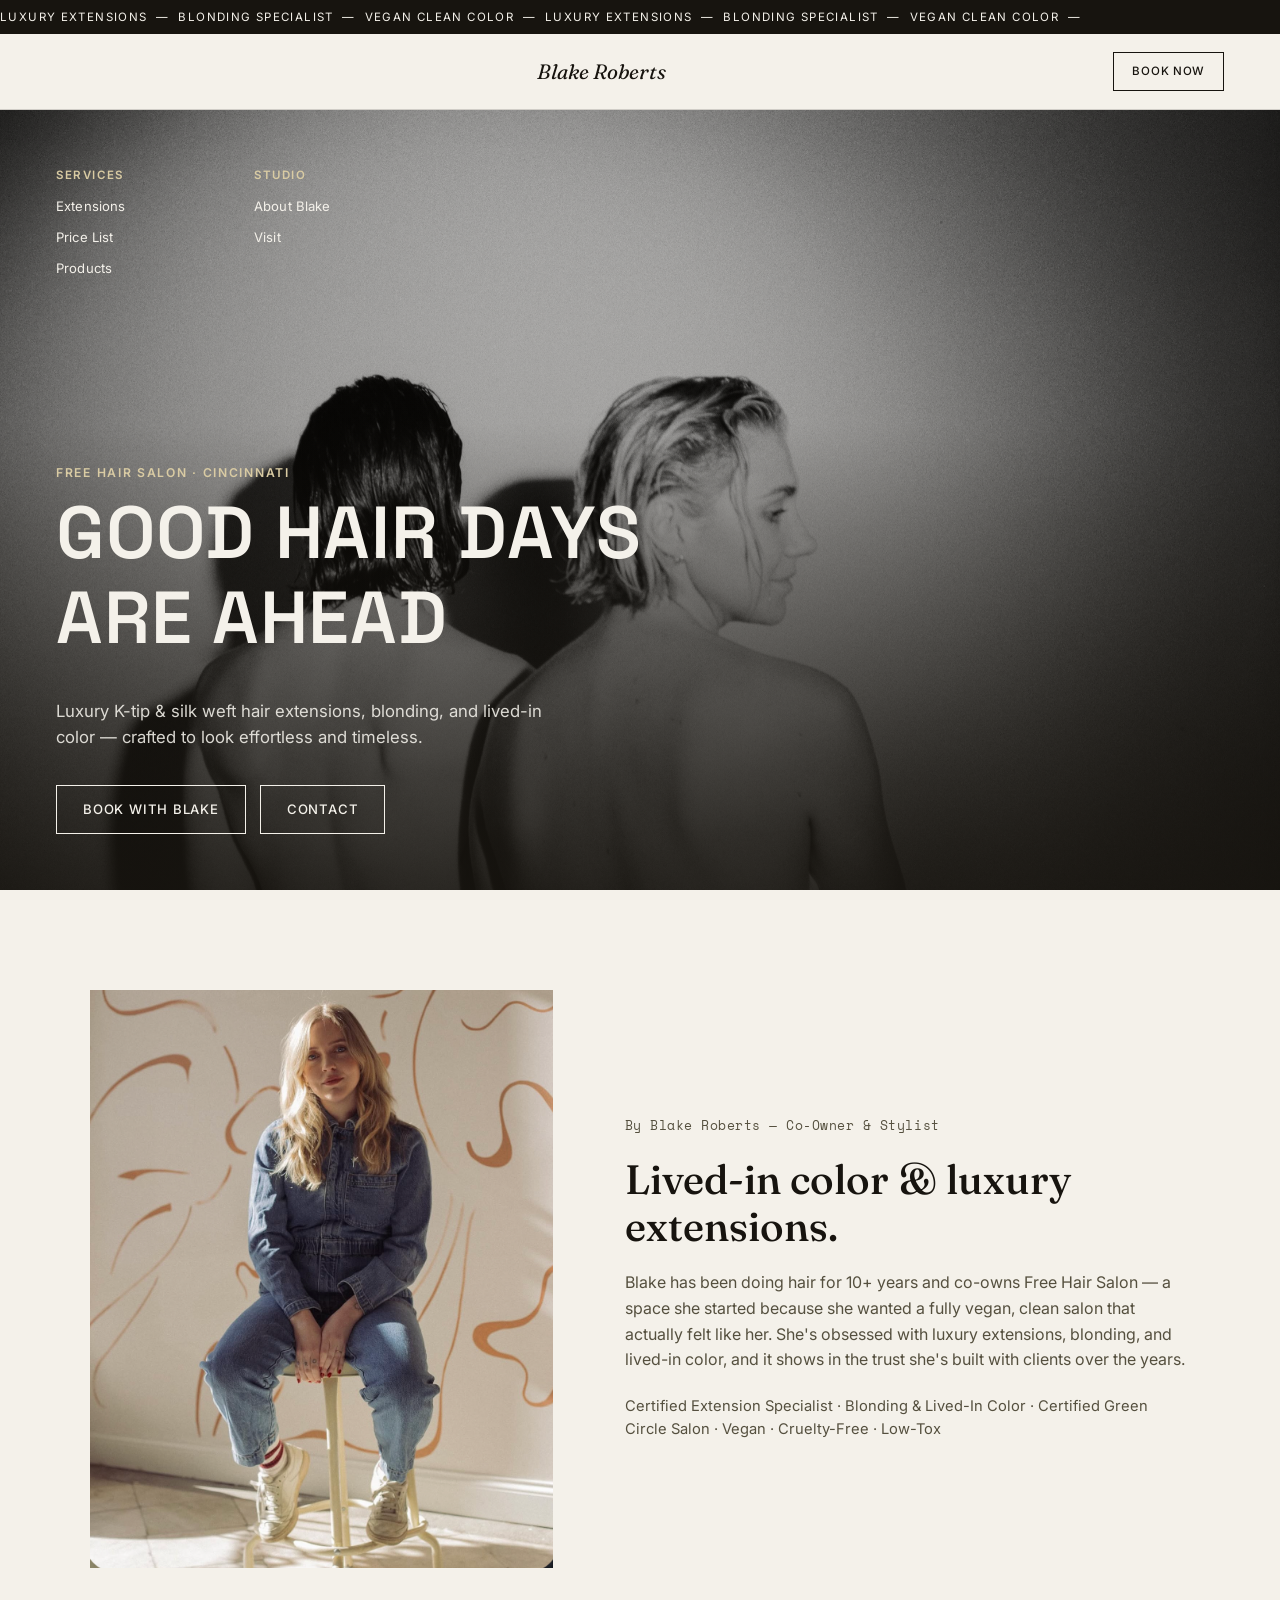
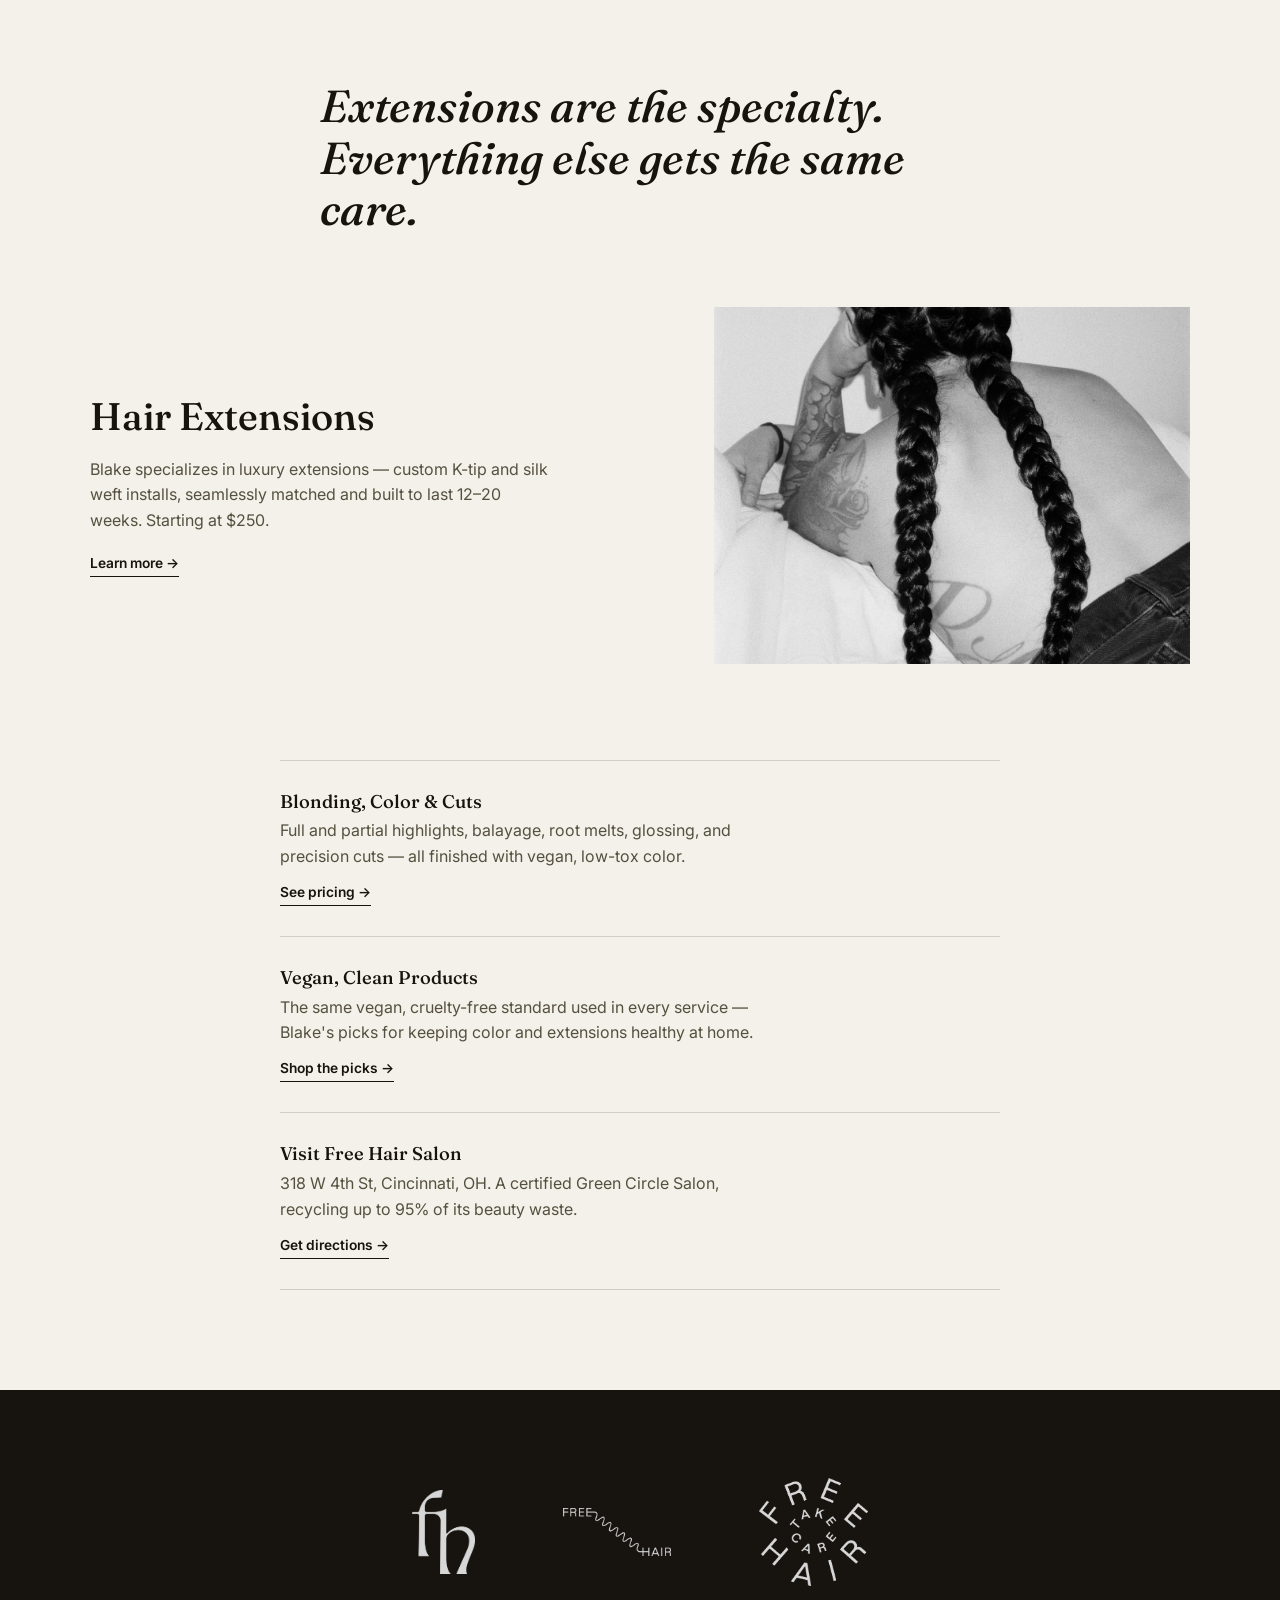
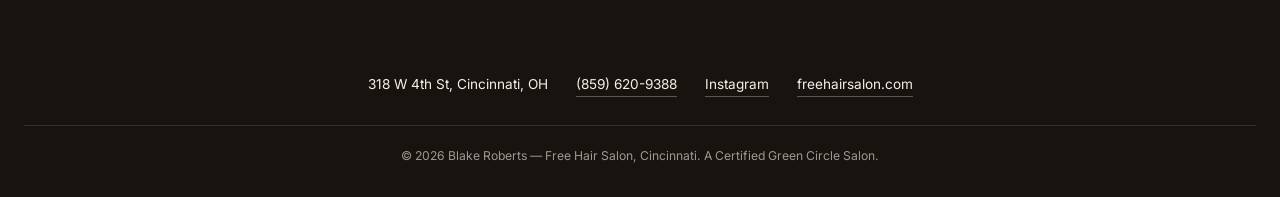
==== commit 79828e36: "Add looping YouTube video to landing page hero Photo stays as the CSS background fallback if the vid" ====
--- a/index.html
+++ b/index.html
@@ -103,6 +103,9 @@
 <main>
 
   <section class="hero hero--photo" style="background-image: linear-gradient(180deg, rgba(23,20,15,0.1), rgba(23,20,15,0.55)), url('images/web-hero-campaign.jpg');">
+    <div class="hero__video" aria-hidden="true">
+      <iframe src="https://www.youtube-nocookie.com/embed/avqQ4CRSu1A?autoplay=1&mute=1&loop=1&playlist=avqQ4CRSu1A&controls=0&showinfo=0&modestbranding=1&playsinline=1&rel=0&iv_load_policy=3" title="" frameborder="0" allow="autoplay; encrypted-media" allowfullscreen></iframe>
+    </div>
     <div class="hero__nav">
       <div class="nav__group">
         <p class="nav__label">Services</p>
--- a/css/style.css
+++ b/css/style.css
@@ -76,10 +76,8 @@
   border-bottom: 1px solid var(--line);
 }
 .brand {
-  position: absolute;
-  left: 50%;
-  top: 50%;
-  transform: translate(-50%, -50%);
+  flex: 1;
+  text-align: center;
   font-family: var(--serif);
   font-style: italic;
   font-size: 1.3rem;
@@ -222,9 +220,30 @@
   content: "";
   position: absolute;
   inset: 0;
+  z-index: 1;
   background: linear-gradient(180deg, rgba(23,20,15,0.15) 0%, rgba(23,20,15,0.05) 40%, rgba(23,20,15,0.75) 100%);
 }
-.hero--photo .hero__inner { position: relative; max-width: 640px; margin: 0; }
+.hero--photo .hero__inner { position: relative; z-index: 2; max-width: 640px; margin: 0; }
+
+/* Video layer — sits over the photo (which stays as the fallback background) */
+.hero__video {
+  position: absolute;
+  inset: 0;
+  z-index: 0;
+  overflow: hidden;
+  pointer-events: none;
+}
+.hero__video iframe {
+  position: absolute;
+  top: 50%;
+  left: 50%;
+  width: 100vw;
+  height: 56.25vw; /* 16:9 */
+  min-height: 100%;
+  min-width: 177.78vh; /* 16:9 */
+  transform: translate(-50%, -50%);
+  border: 0;
+}
 .hero--photo .eyebrow { color: #d9cba3; }
 .hero--photo .hero__sub { color: rgba(244,241,234,0.88); }
 .hero--photo .btn { border-color: var(--bg); color: var(--bg); }
@@ -522,3 +541,7 @@
 @media (max-width: 480px) {
   .brand { font-size: 1.1rem; }
 }
+@media (max-width: 640px) {
+  .photo-frame { max-width: 260px; margin: 0 auto; }
+  .header-book { padding: 7px 14px; font-size: 0.66rem; }
+}
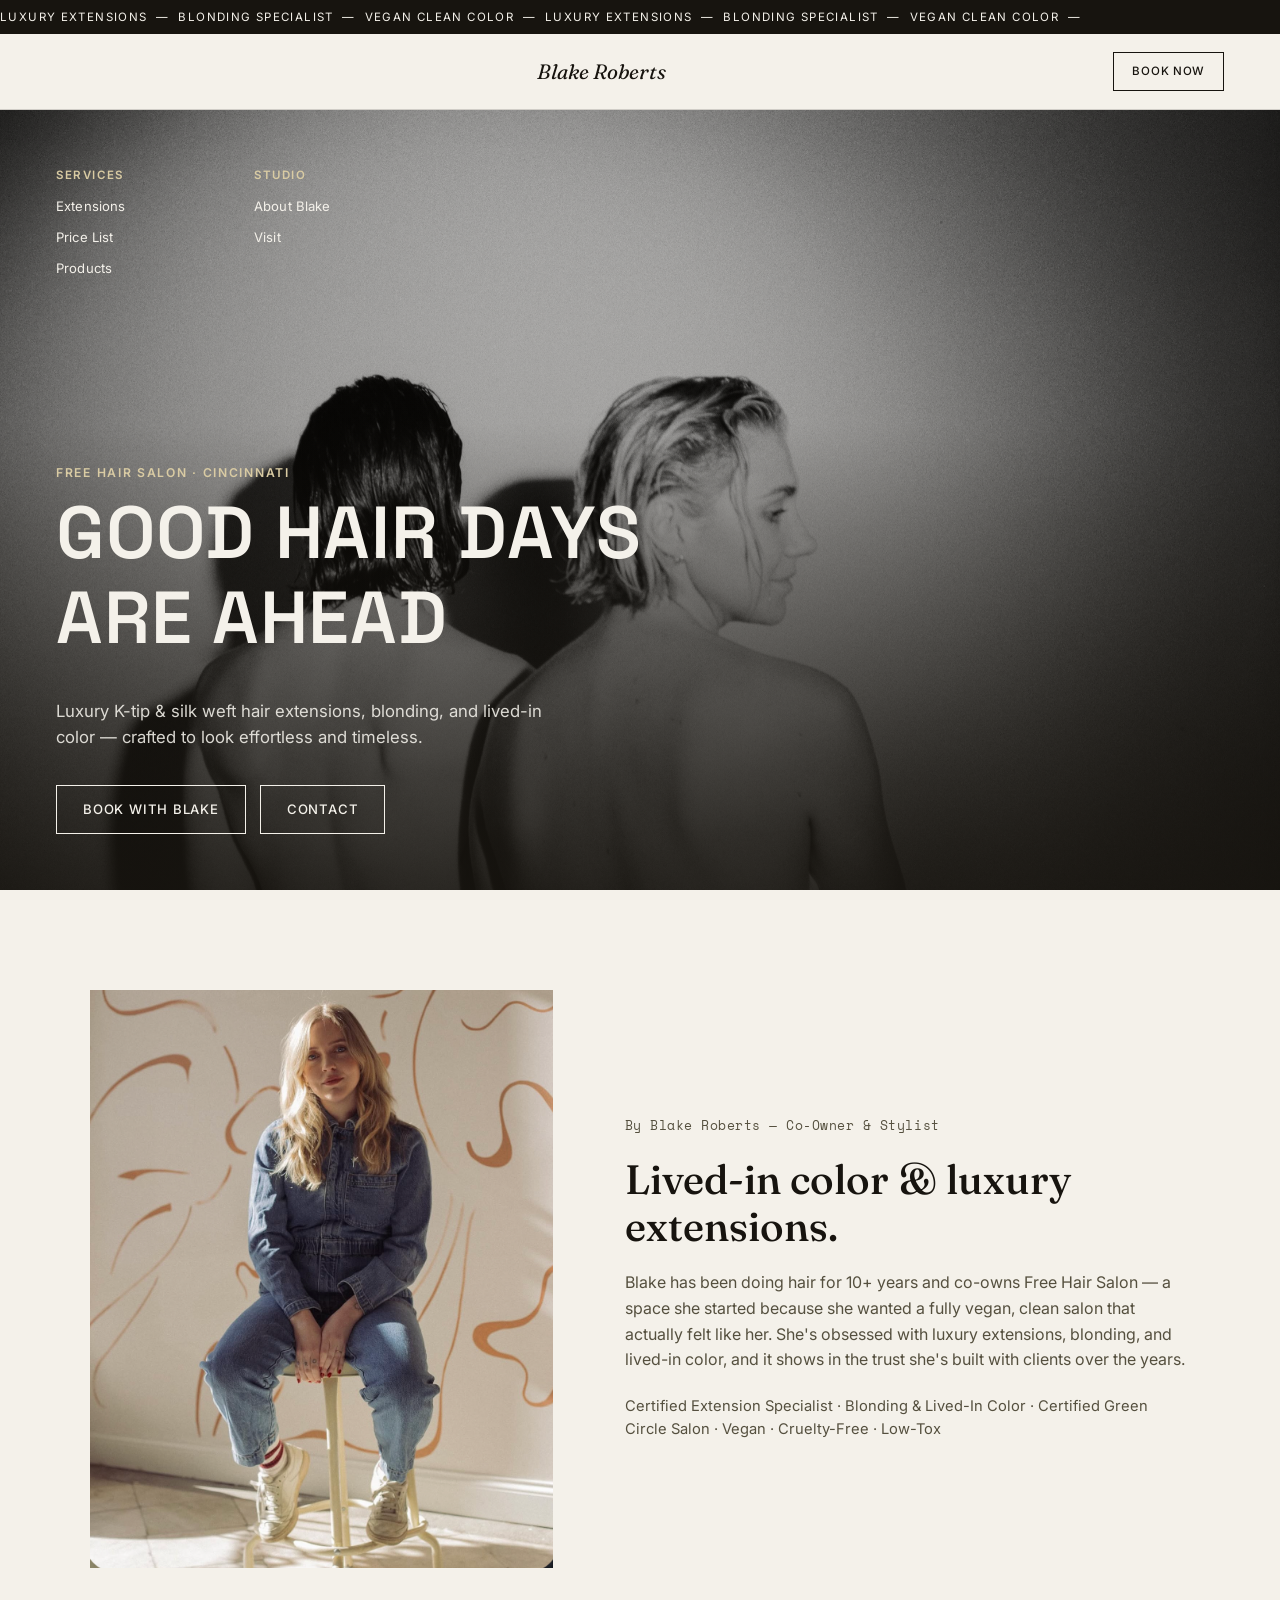
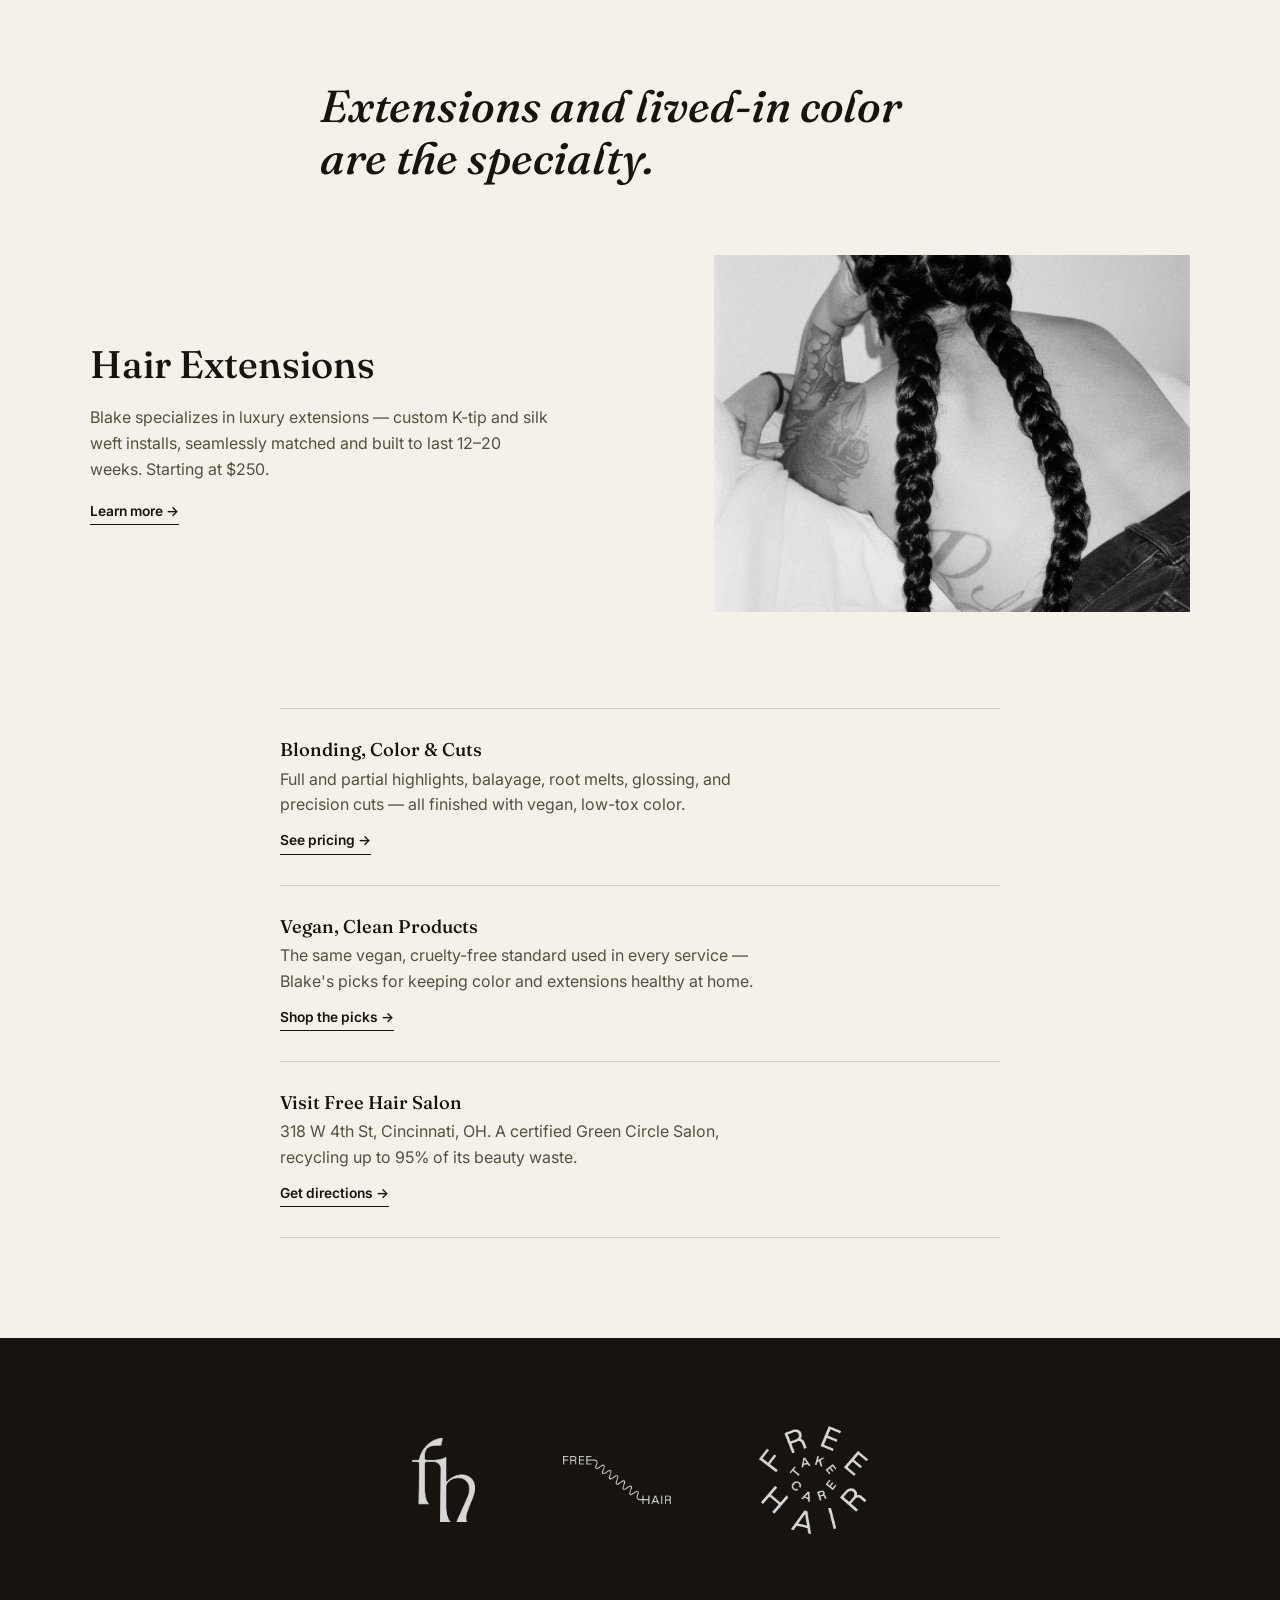
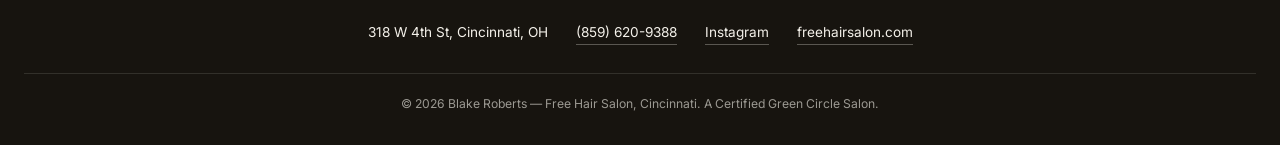
==== commit 40aa59bd: "Update offer section headline to include lived-in color" ====
--- a/index.html
+++ b/index.html
@@ -154,7 +154,7 @@
 
   <section class="section">
     <div class="section__inner offer-intro">
-      <h2>Extensions are the specialty. Everything else gets the same care.</h2>
+      <h2>Extensions and lived-in color are the specialty.</h2>
     </div>
 
     <div class="section__inner offer-feature">
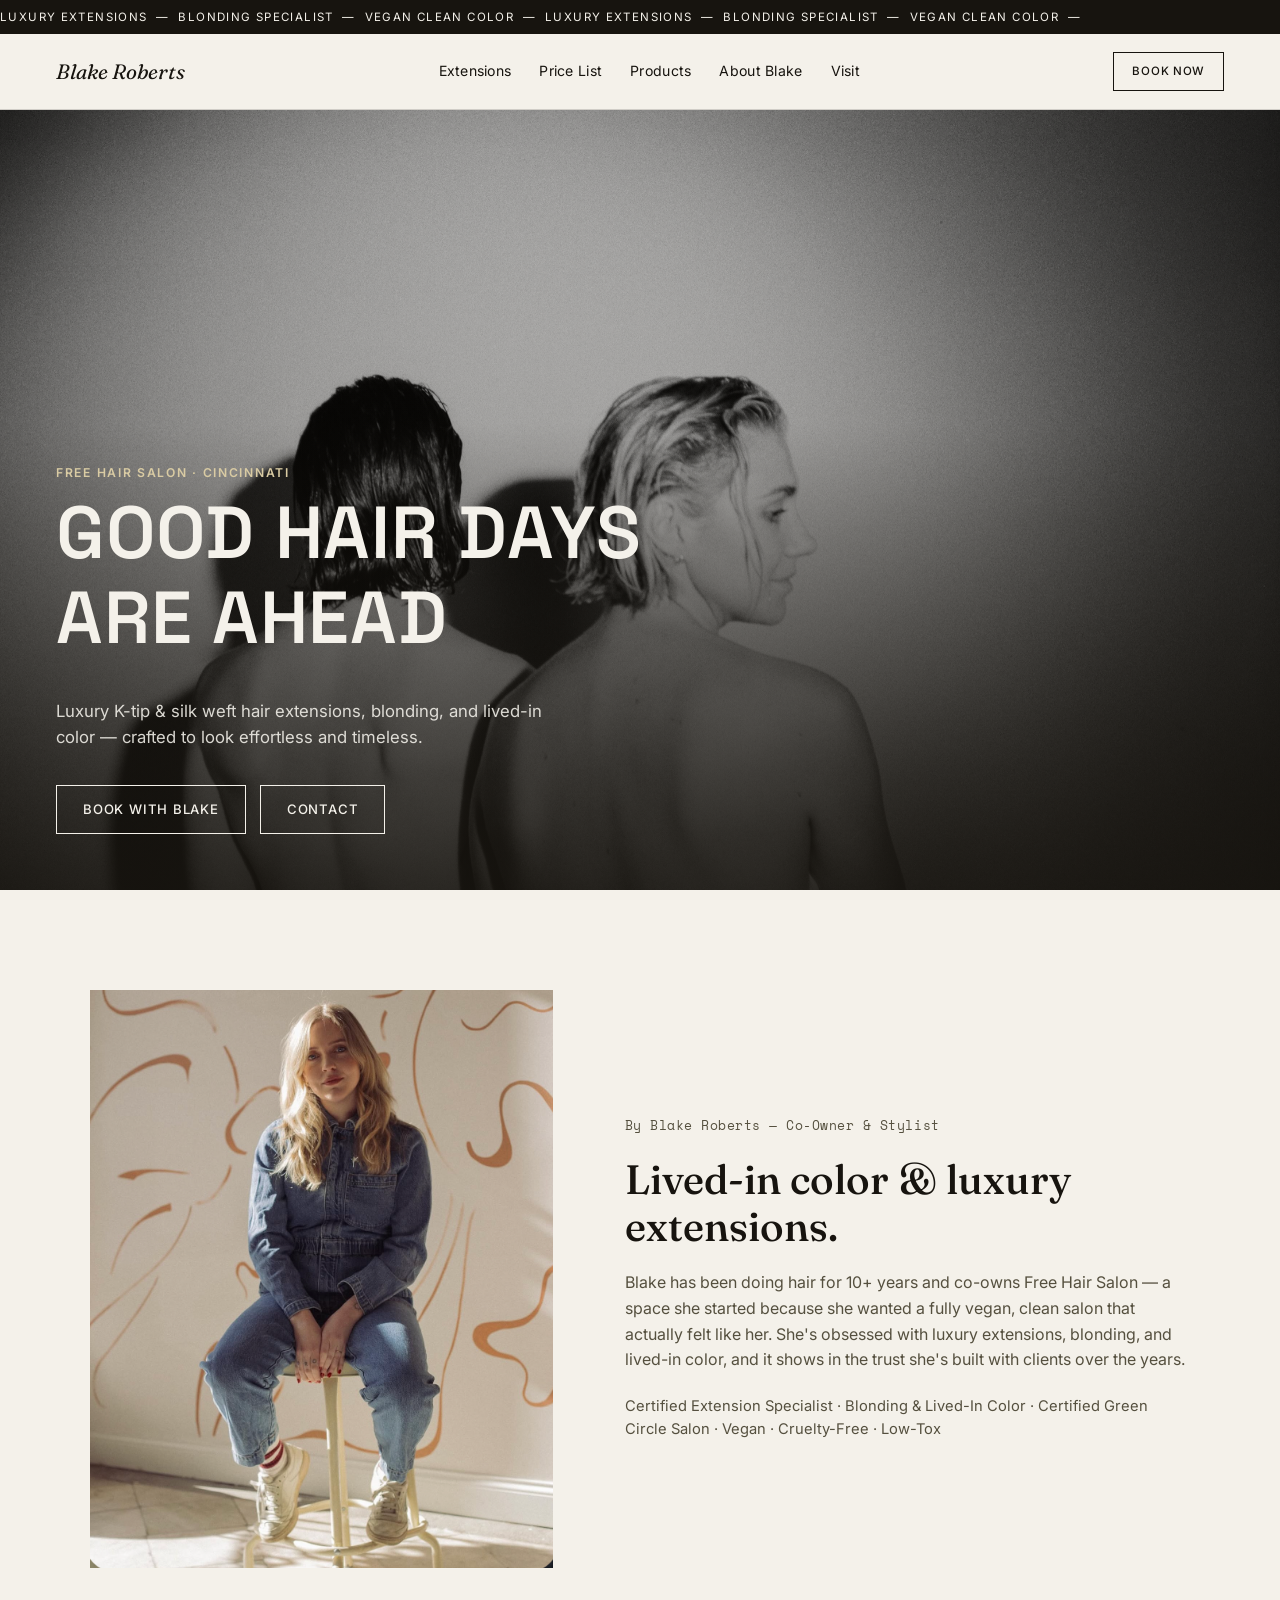
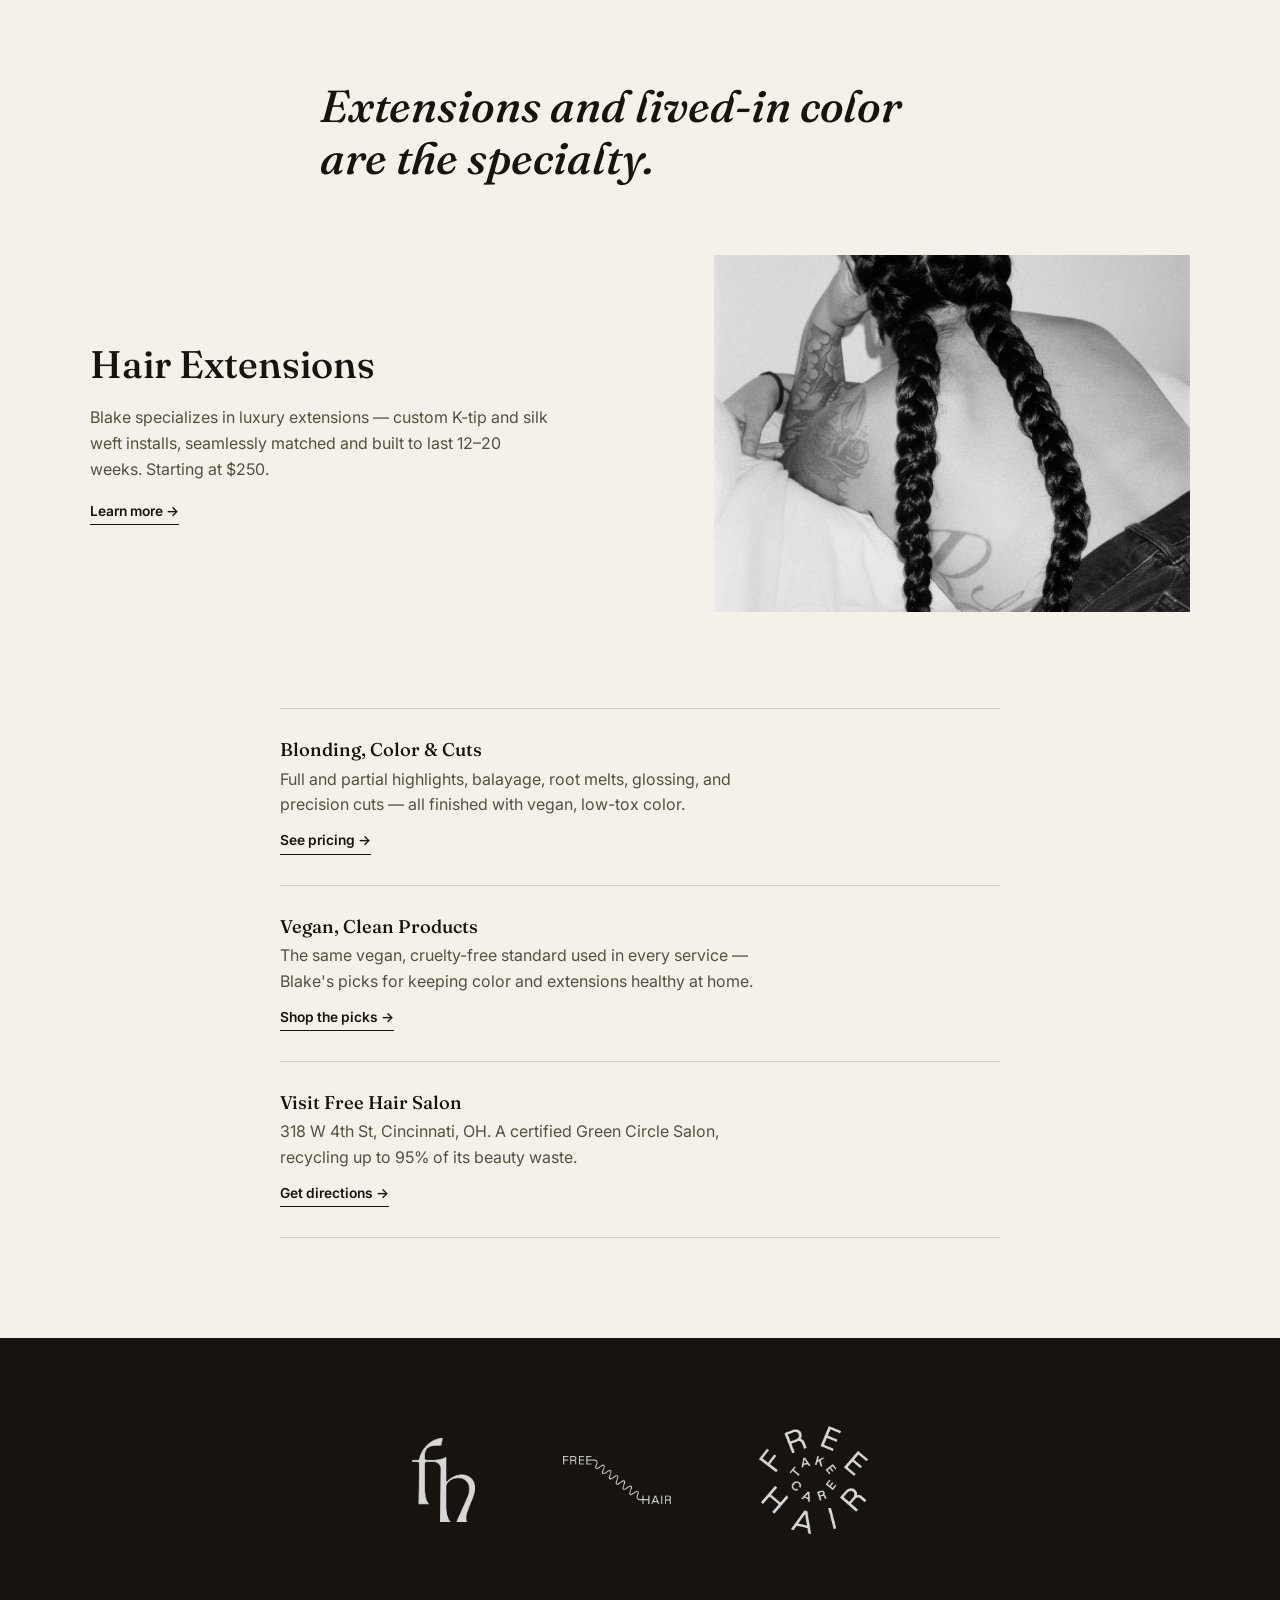
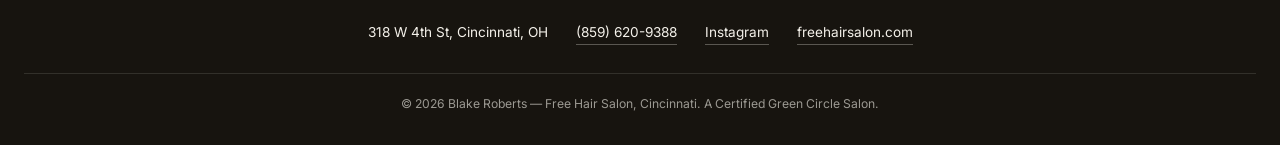
==== commit 18010928: "Switch nav to classic top links on desktop At 860px and up the header is now wordmark left, Extensio" ====
--- a/index.html
+++ b/index.html
@@ -73,7 +73,7 @@
   </div>
 </div>
 
-<header class="site-header site-header--home" id="top">
+<header class="site-header" id="top">
   <button class="nav-toggle" id="navToggle" aria-label="Toggle menu" aria-expanded="false">
     <span></span><span></span><span></span>
   </button>
@@ -105,19 +105,6 @@
   <section class="hero hero--photo" style="background-image: linear-gradient(180deg, rgba(23,20,15,0.1), rgba(23,20,15,0.55)), url('images/web-hero-campaign.jpg');">
     <div class="hero__video" aria-hidden="true">
       <iframe src="https://www.youtube-nocookie.com/embed/avqQ4CRSu1A?autoplay=1&mute=1&loop=1&playlist=avqQ4CRSu1A&controls=0&showinfo=0&modestbranding=1&playsinline=1&rel=0&iv_load_policy=3" title="" frameborder="0" allow="autoplay; encrypted-media" allowfullscreen></iframe>
-    </div>
-    <div class="hero__nav">
-      <div class="nav__group">
-        <p class="nav__label">Services</p>
-        <a href="/extensions">Extensions</a>
-        <a href="/pricing">Price List</a>
-        <a href="/products">Products</a>
-      </div>
-      <div class="nav__group">
-        <p class="nav__label">Studio</p>
-        <a href="#about">About Blake</a>
-        <a href="#contact">Visit</a>
-      </div>
     </div>
     <div class="hero__inner">
       <p class="eyebrow">Free Hair Salon · Cincinnati</p>
--- a/css/style.css
+++ b/css/style.css
@@ -93,9 +93,6 @@
   cursor: pointer;
   padding: 6px;
 }
-@media (min-width: 860px) {
-  .site-header--home .nav-toggle { visibility: hidden; pointer-events: none; }
-}
 .nav-toggle span {
   width: 22px;
   height: 2px;
@@ -142,25 +139,26 @@
   .nav { flex-direction: column; gap: 26px; }
 }
 
-/* Hero nav overlay — mirrors the reference's permanent sidebar-on-photo list */
-.hero__nav {
-  display: none;
-  position: absolute;
-  top: clamp(28px, 6vw, 56px);
-  left: clamp(20px, 5vw, 56px);
-  z-index: 2;
-  gap: clamp(28px, 4vw, 48px);
-}
-.hero__nav .nav__label { color: #d9cba3; }
-.hero__nav a {
-  text-decoration: none;
-  font-size: 0.82rem;
-  letter-spacing: 0.01em;
-  color: var(--bg);
-}
-.hero__nav a:hover { color: #d9cba3; }
+/* Desktop — classic top links, hamburger only below 860px */
 @media (min-width: 860px) {
-  .hero__nav { display: flex; }
+  .nav-toggle { display: none; }
+  .brand { order: 1; flex: none; text-align: left; }
+  .nav {
+    order: 2;
+    display: flex;
+    position: static;
+    flex: 1;
+    flex-wrap: nowrap;
+    justify-content: center;
+    gap: 28px;
+    padding: 0;
+    background: none;
+    border: none;
+  }
+  .nav__group { flex-direction: row; gap: 28px; min-width: 0; }
+  .nav__label, .nav__group:last-child { display: none; }
+  .nav a { font-size: 0.88rem; letter-spacing: 0.02em; }
+  .header-book { order: 3; }
 }
 
 /* Buttons — square, outline, no fill */
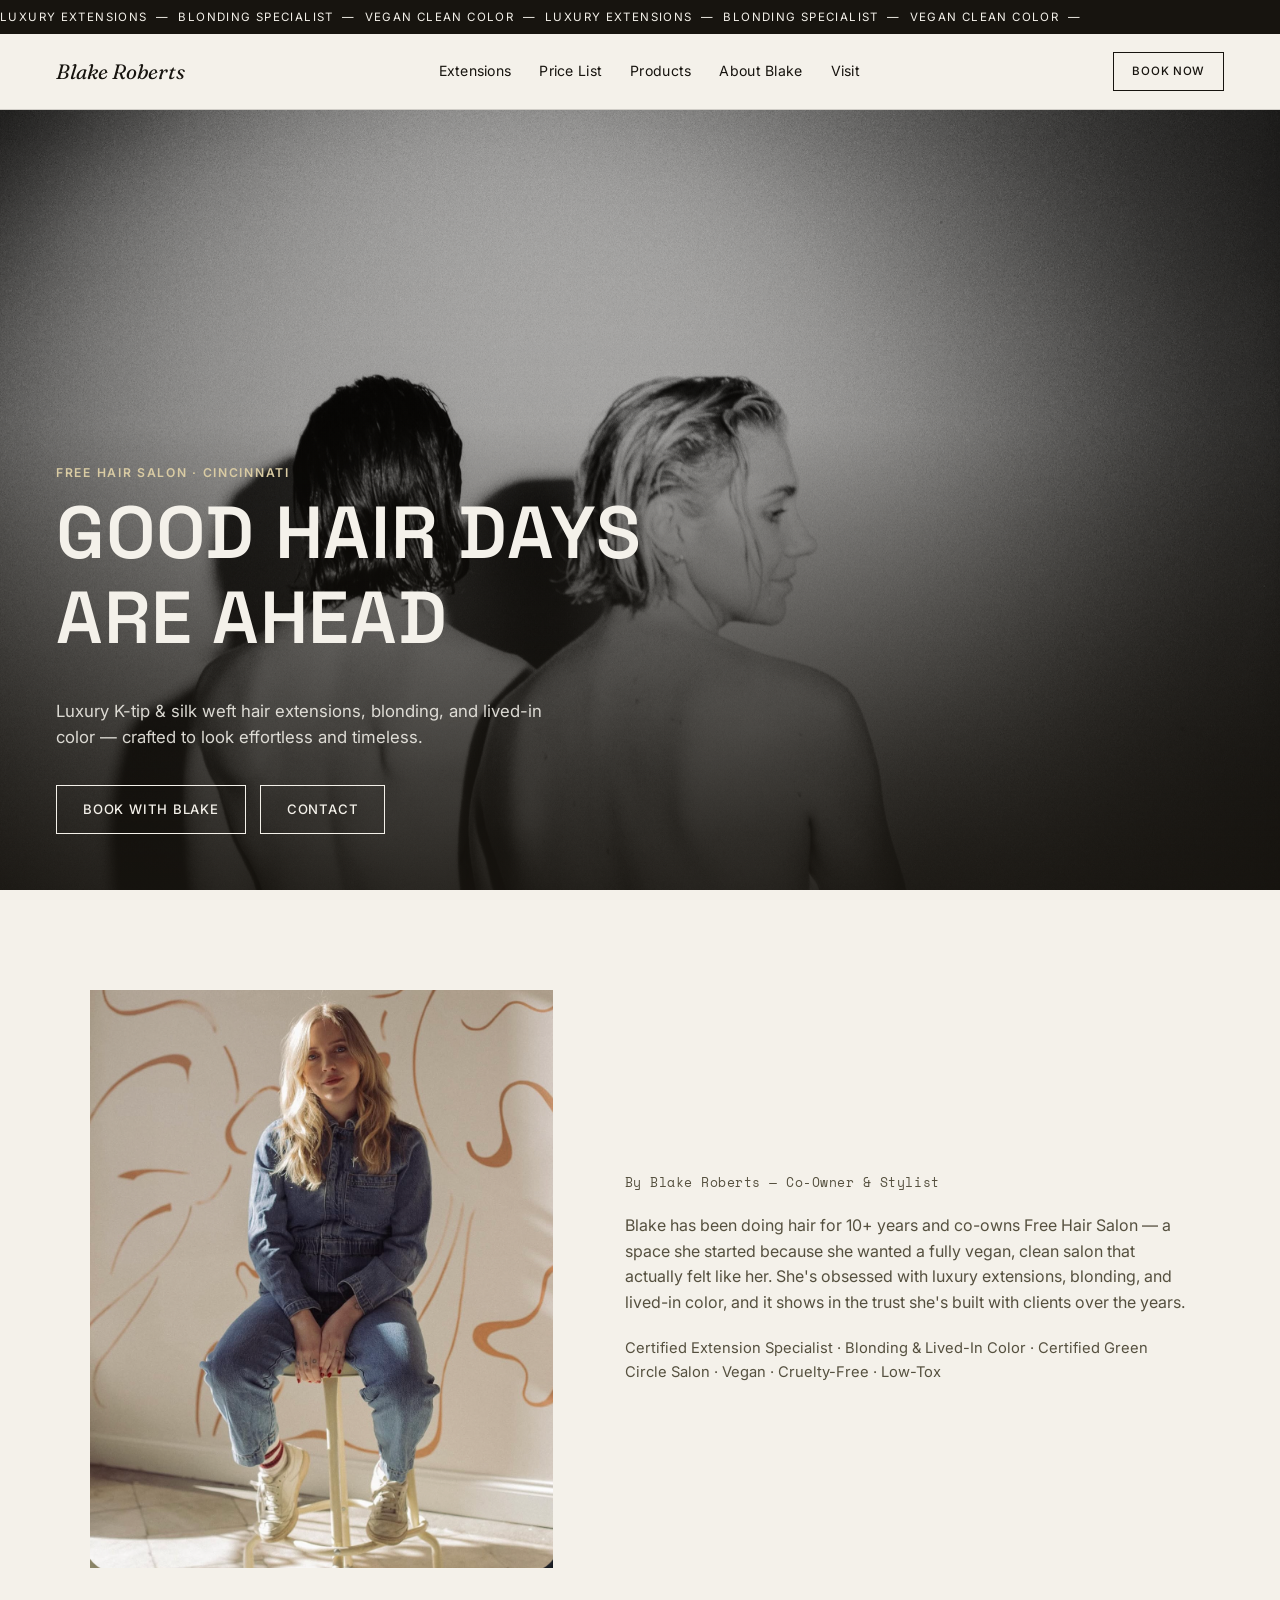
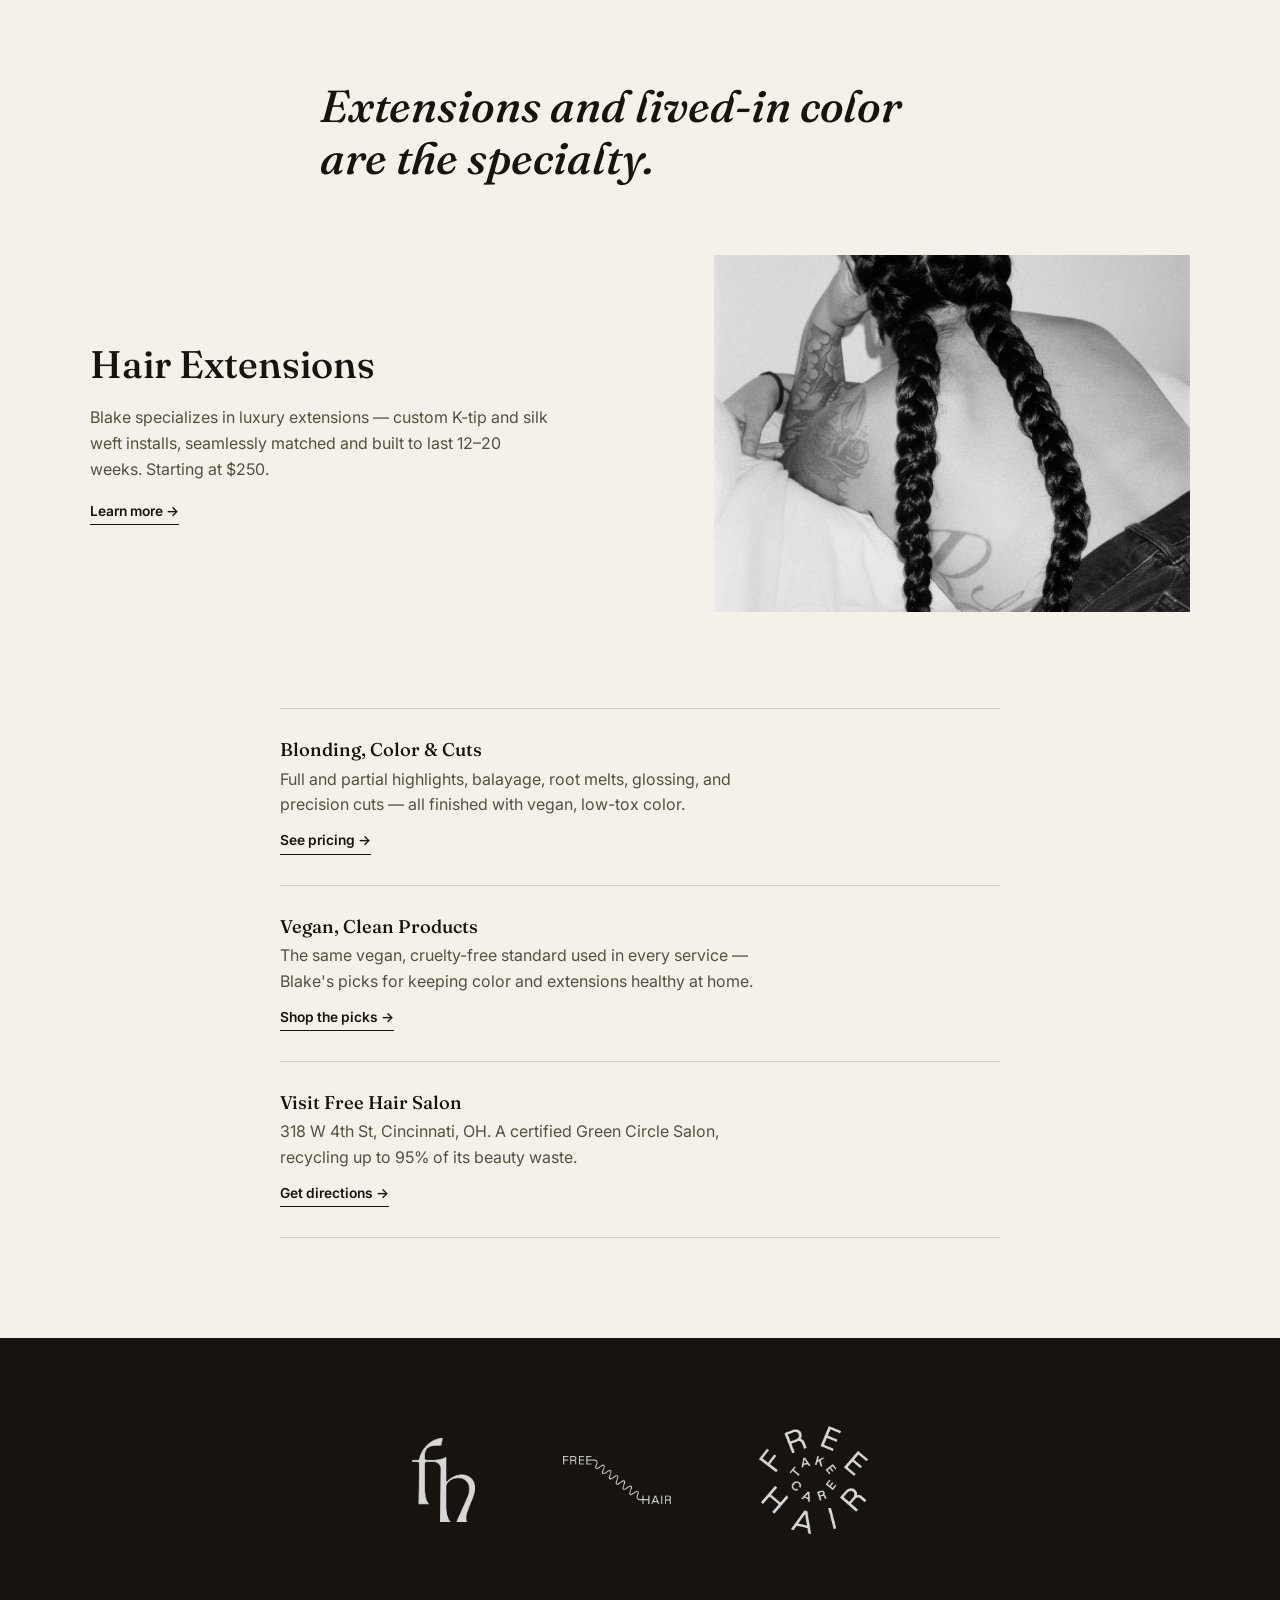
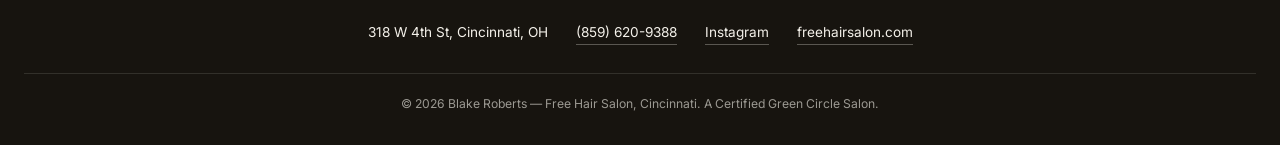
==== commit 643336ce: "Drop the About heading that repeated the bio and the section below "Lived-in color & luxury extensio" ====
--- a/index.html
+++ b/index.html
@@ -104,7 +104,7 @@
 
   <section class="hero hero--photo" style="background-image: linear-gradient(180deg, rgba(23,20,15,0.1), rgba(23,20,15,0.55)), url('images/web-hero-campaign.jpg');">
     <div class="hero__video" aria-hidden="true">
-      <iframe src="https://www.youtube-nocookie.com/embed/avqQ4CRSu1A?autoplay=1&mute=1&loop=1&playlist=avqQ4CRSu1A&controls=0&showinfo=0&modestbranding=1&playsinline=1&rel=0&iv_load_policy=3" title="" frameborder="0" allow="autoplay; encrypted-media" allowfullscreen></iframe>
+      <iframe src="https://www.youtube-nocookie.com/embed/avqQ4CRSu1A?autoplay=1&mute=1&loop=1&playlist=avqQ4CRSu1A&controls=0&disablekb=1&fs=0&modestbranding=1&playsinline=1&rel=0&iv_load_policy=3&enablejsapi=1" id="heroVideo" tabindex="-1" title="" frameborder="0" allow="autoplay; encrypted-media" allowfullscreen></iframe>
     </div>
     <div class="hero__inner">
       <p class="eyebrow">Free Hair Salon · Cincinnati</p>
@@ -122,7 +122,6 @@
       <img src="images/BlakePic.png" alt="Blake Roberts, co-owner and stylist at Free Hair Salon in Cincinnati" class="photo-frame">
       <div class="about__copy">
         <p class="byline">By Blake Roberts — Co-Owner &amp; Stylist</p>
-        <h2>Lived-in color &amp; luxury extensions.</h2>
         <p class="about__bio">
           Blake has been doing hair for 10+ years and co-owns Free Hair Salon — a space she started
           because she wanted a fully vegan, clean salon that actually felt like her. She's obsessed
--- a/css/style.css
+++ b/css/style.css
@@ -241,7 +241,10 @@
   min-width: 177.78vh; /* 16:9 */
   transform: translate(-50%, -50%);
   border: 0;
-}
+  opacity: 0;
+  transition: opacity 0.6s ease;
+}
+.hero__video.is-playing iframe { opacity: 1; }
 .hero--photo .eyebrow { color: #d9cba3; }
 .hero--photo .hero__sub { color: rgba(244,241,234,0.88); }
 .hero--photo .btn { border-color: var(--bg); color: var(--bg); }
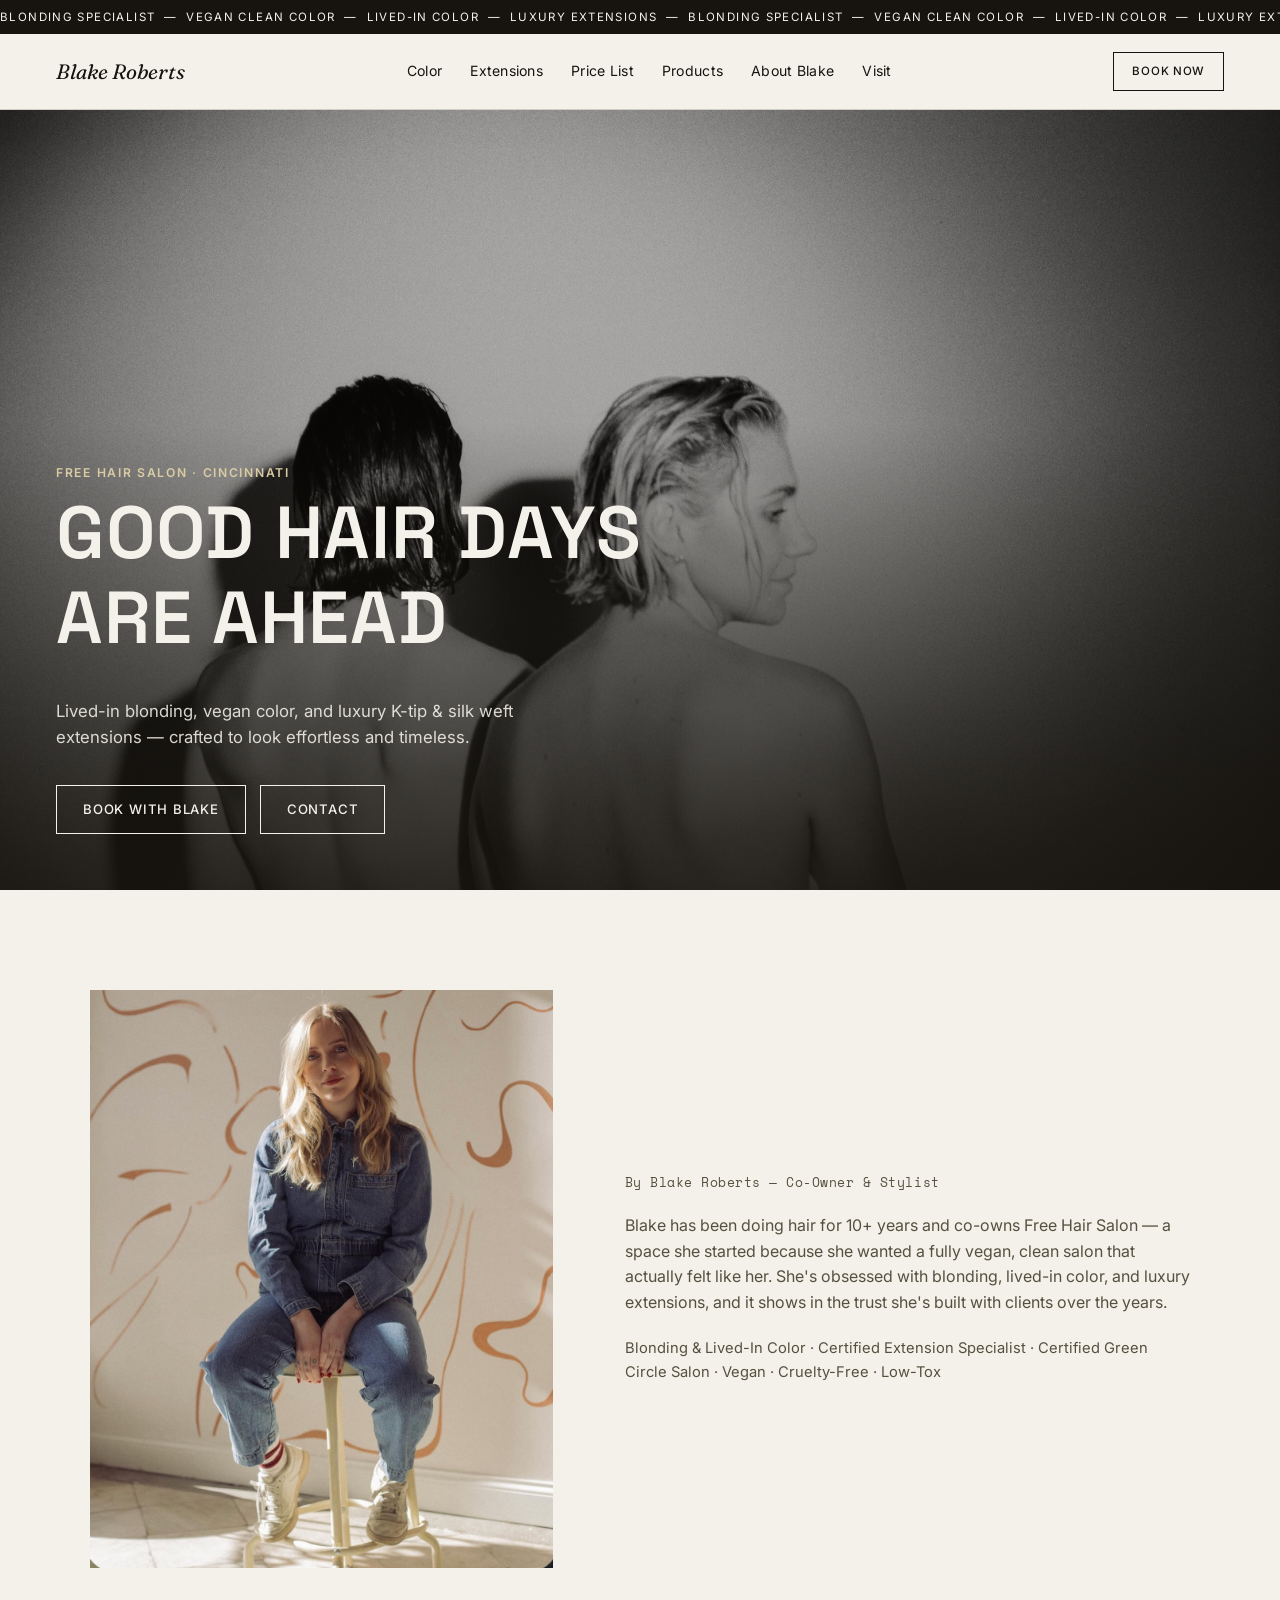
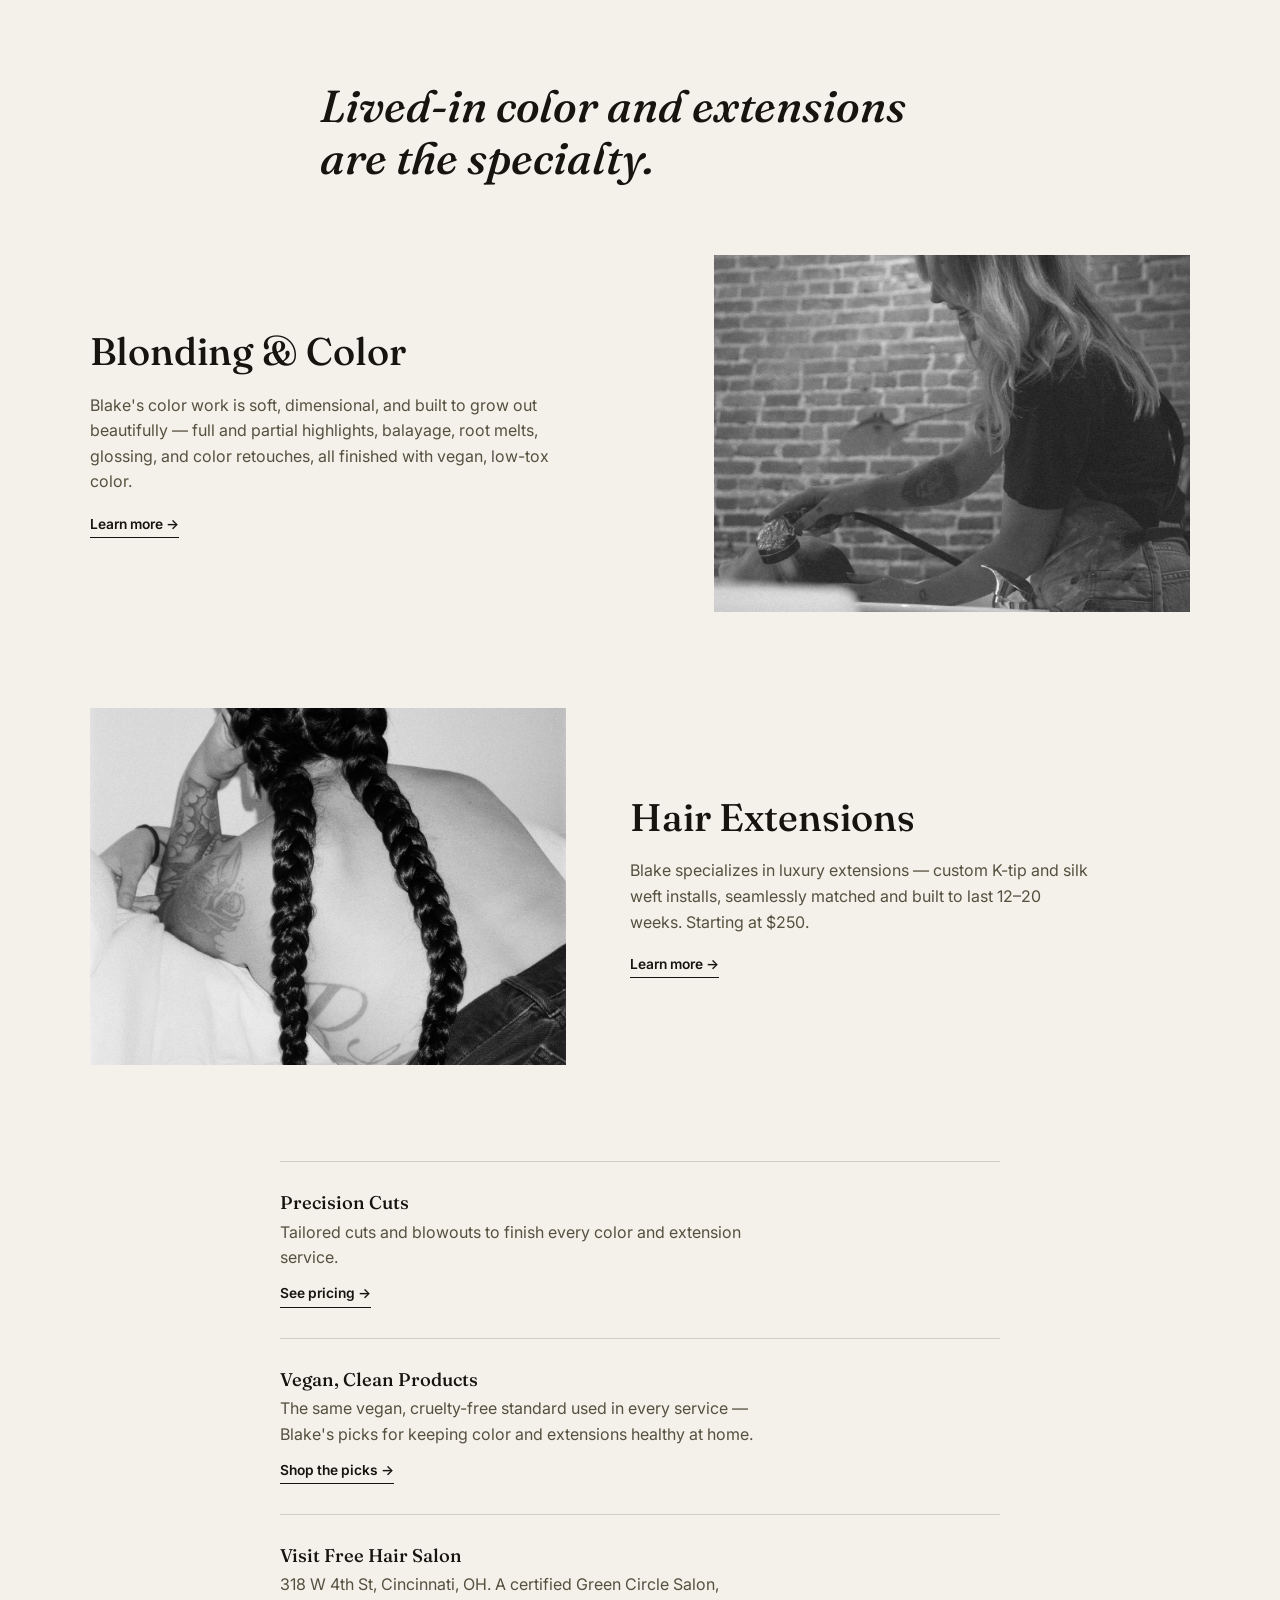
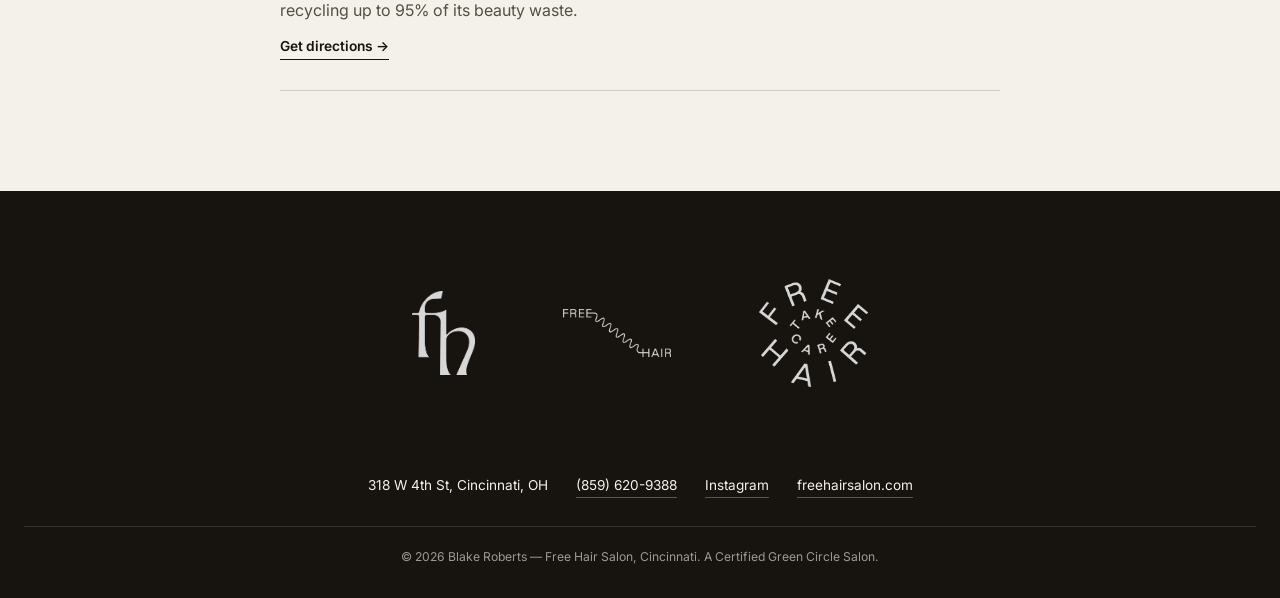
==== commit 7fc202ae: "Lead with color: new Color page, homepage rebalance, more product picks - Add /color page with FAQ a" ====
--- a/index.html
+++ b/index.html
@@ -3,24 +3,24 @@
 <head>
 <meta charset="UTF-8">
 <meta name="viewport" content="width=device-width, initial-scale=1">
-<title>Blake Roberts | Hair Extensions &amp; Blonding — Free Hair Salon, Cincinnati</title>
-<meta name="description" content="Blake Roberts, co-owner &amp; stylist at Free Hair Salon in Cincinnati, OH. Luxury K-tip &amp; silk weft hair extensions, blonding, and lived-in color — vegan, low-tox, Green Circle certified.">
+<title>Blake Roberts | Blonding, Hair Color &amp; Extensions — Free Hair Salon, Cincinnati</title>
+<meta name="description" content="Blake Roberts, co-owner &amp; stylist at Free Hair Salon in Cincinnati, OH. Blonding, lived-in color, and luxury K-tip &amp; silk weft hair extensions — vegan, low-tox, Green Circle certified.">
 <meta name="keywords" content="hair extensions Cincinnati, best hair extensions Cincinnati, K-tip extensions Cincinnati, silk weft extensions Cincinnati, hair extension specialist Cincinnati, Blake Roberts hair, blonding Cincinnati, balayage Cincinnati, vegan hair salon Cincinnati, Green Circle Salon, Free Hair Salon">
 <meta name="robots" content="index, follow">
 <link rel="canonical" href="https://hairbyblake.com/">
 
 <!-- Open Graph -->
 <meta property="og:type" content="profile">
-<meta property="og:title" content="Blake Roberts | Hair Extensions & Blonding, Free Hair Salon">
-<meta property="og:description" content="Luxury K-tip & silk weft extensions, blonding, and lived-in color from Blake Roberts, co-owner & stylist at Free Hair Salon, Cincinnati.">
+<meta property="og:title" content="Blake Roberts | Blonding, Hair Color & Extensions, Free Hair Salon">
+<meta property="og:description" content="Blonding, lived-in color, and luxury K-tip & silk weft extensions from Blake Roberts, co-owner & stylist at Free Hair Salon, Cincinnati.">
 <meta property="og:url" content="https://hairbyblake.com/">
 <meta property="og:site_name" content="Free Hair Salon">
 <meta property="og:image" content="https://hairbyblake.com/images/web-hero-campaign.jpg">
 
 <!-- Twitter -->
 <meta name="twitter:card" content="summary_large_image">
-<meta name="twitter:title" content="Blake Roberts | Hair Extensions & Blonding, Free Hair Salon">
-<meta name="twitter:description" content="Luxury K-tip & silk weft extensions, blonding, and lived-in color from Blake Roberts, co-owner & stylist at Free Hair Salon, Cincinnati.">
+<meta name="twitter:title" content="Blake Roberts | Blonding, Hair Color & Extensions, Free Hair Salon">
+<meta name="twitter:description" content="Blonding, lived-in color, and luxury K-tip & silk weft extensions from Blake Roberts, co-owner & stylist at Free Hair Salon, Cincinnati.">
 <meta name="twitter:image" content="https://hairbyblake.com/images/web-hero-campaign.jpg">
 
 <link rel="icon" href="data:,">
@@ -68,8 +68,8 @@
 
 <div class="marquee" aria-hidden="true">
   <div class="marquee__track">
-    <span>LUXURY EXTENSIONS&nbsp;&nbsp;—&nbsp;&nbsp;BLONDING SPECIALIST&nbsp;&nbsp;—&nbsp;&nbsp;VEGAN CLEAN COLOR&nbsp;&nbsp;—&nbsp;&nbsp;</span>
-    <span>LUXURY EXTENSIONS&nbsp;&nbsp;—&nbsp;&nbsp;BLONDING SPECIALIST&nbsp;&nbsp;—&nbsp;&nbsp;VEGAN CLEAN COLOR&nbsp;&nbsp;—&nbsp;&nbsp;</span>
+    <span>BLONDING SPECIALIST&nbsp;&nbsp;—&nbsp;&nbsp;VEGAN CLEAN COLOR&nbsp;&nbsp;—&nbsp;&nbsp;LIVED-IN COLOR&nbsp;&nbsp;—&nbsp;&nbsp;LUXURY EXTENSIONS&nbsp;&nbsp;—&nbsp;&nbsp;</span>
+    <span>BLONDING SPECIALIST&nbsp;&nbsp;—&nbsp;&nbsp;VEGAN CLEAN COLOR&nbsp;&nbsp;—&nbsp;&nbsp;LIVED-IN COLOR&nbsp;&nbsp;—&nbsp;&nbsp;LUXURY EXTENSIONS&nbsp;&nbsp;—&nbsp;&nbsp;</span>
   </div>
 </div>
 
@@ -82,6 +82,7 @@
   <nav class="nav" id="siteNav">
     <div class="nav__group">
       <p class="nav__label">Services</p>
+      <a href="/color">Color</a>
       <a href="/extensions">Extensions</a>
       <a href="/pricing">Price List</a>
       <a href="/products">Products</a>
@@ -109,7 +110,7 @@
     <div class="hero__inner">
       <p class="eyebrow">Free Hair Salon · Cincinnati</p>
       <h1>Good Hair Days<br>Are Ahead</h1>
-      <p class="hero__sub">Luxury K-tip &amp; silk weft hair extensions, blonding, and lived-in color — crafted to look effortless and timeless.</p>
+      <p class="hero__sub">Lived-in blonding, vegan color, and luxury K-tip &amp; silk weft extensions — crafted to look effortless and timeless.</p>
       <div class="btn-row">
         <a class="btn" href="https://www.vagaro.com//Users/BusinessWidget.aspx?enc=MMLjhIwJMcwFQhXLL7ifVC8owJsGKsMIIZyvsttw9n3M1moErcOxSB3Kwa63KsUjXQczH1Dl%2FlUrU6LcPP6ObynNZ6iXpxAR3c9%20K5Z77cFWYY%20J07%20kCMXUM3PeVkY%2F9DPEGCHGNO7Uwi5ei2ifVt9fECx3rDIpLf7CO7ystHD9U3KcdLG1a012s2KoPNvLRq%20j5%20ihwk9ptGlTrLCG5MRL%2FX2SwKNqSoQ7so6wJQOmX0TrxCOxL69xQxx2dqewb6qH6Fxzqed6Q2ZxywlH%20ZtxOPJbl4RyPreT%2FN9psLZCtCKZIz1wbNM%2Flxpgwl6VTNLTRgeMM1D%2FP%20EYa4aGbbP4zolZP%205ODFOU6527eJi1rrvjhYroXGHmHxLm21YDYShrV6JX%2FDpHy2DysTwNjg%3D%3D" target="_blank" rel="noopener">Book with Blake</a>
         <a class="btn" href="tel:+18596209388">Contact</a>
@@ -125,12 +126,12 @@
         <p class="about__bio">
           Blake has been doing hair for 10+ years and co-owns Free Hair Salon — a space she started
           because she wanted a fully vegan, clean salon that actually felt like her. She's obsessed
-          with luxury extensions, blonding, and lived-in color, and it shows in the trust she's built
+          with blonding, lived-in color, and luxury extensions, and it shows in the trust she's built
           with clients over the years.
         </p>
         <ul class="tag-list">
+          <li>Blonding &amp; Lived-In Color</li>
           <li>Certified Extension Specialist</li>
-          <li>Blonding &amp; Lived-In Color</li>
           <li>Certified Green Circle Salon</li>
           <li>Vegan · Cruelty-Free · Low-Tox</li>
         </ul>
@@ -140,10 +141,19 @@
 
   <section class="section">
     <div class="section__inner offer-intro">
-      <h2>Extensions and lived-in color are the specialty.</h2>
+      <h2>Lived-in color and extensions are the specialty.</h2>
     </div>
 
     <div class="section__inner offer-feature">
+      <div class="offer-feature__copy">
+        <h3>Blonding &amp; Color</h3>
+        <p>Blake's color work is soft, dimensional, and built to grow out beautifully — full and partial highlights, balayage, root melts, glossing, and color retouches, all finished with vegan, low-tox color.</p>
+        <a class="link-arrow" href="/color">Learn more →</a>
+      </div>
+      <img src="images/web-about-coloring.jpg" alt="Blake rinsing a client's color at the shampoo bowl at Free Hair Salon" class="offer-feature__photo">
+    </div>
+
+    <div class="section__inner offer-feature offer-feature--flip">
       <div class="offer-feature__copy">
         <h3>Hair Extensions</h3>
         <p>Blake specializes in luxury extensions — custom K-tip and silk weft installs, seamlessly matched and built to last 12–20 weeks. Starting at $250.</p>
@@ -154,8 +164,8 @@
 
     <div class="section__inner offer-list">
       <div class="offer-row">
-        <h3>Blonding, Color &amp; Cuts</h3>
-        <p>Full and partial highlights, balayage, root melts, glossing, and precision cuts — all finished with vegan, low-tox color.</p>
+        <h3>Precision Cuts</h3>
+        <p>Tailored cuts and blowouts to finish every color and extension service.</p>
         <a class="link-arrow" href="/pricing">See pricing →</a>
       </div>
       <div class="offer-row">
--- a/css/style.css
+++ b/css/style.css
@@ -300,6 +300,10 @@
   align-items: center;
   margin-bottom: clamp(56px, 9vw, 96px);
 }
+@media (min-width: 821px) {
+  .offer-feature--flip { grid-template-columns: 0.85fr 1fr; }
+  .offer-feature--flip .offer-feature__photo { order: -1; }
+}
 .offer-feature__copy h3 {
   font-family: var(--serif);
   font-size: clamp(1.7rem, 3.2vw, 2.4rem);
